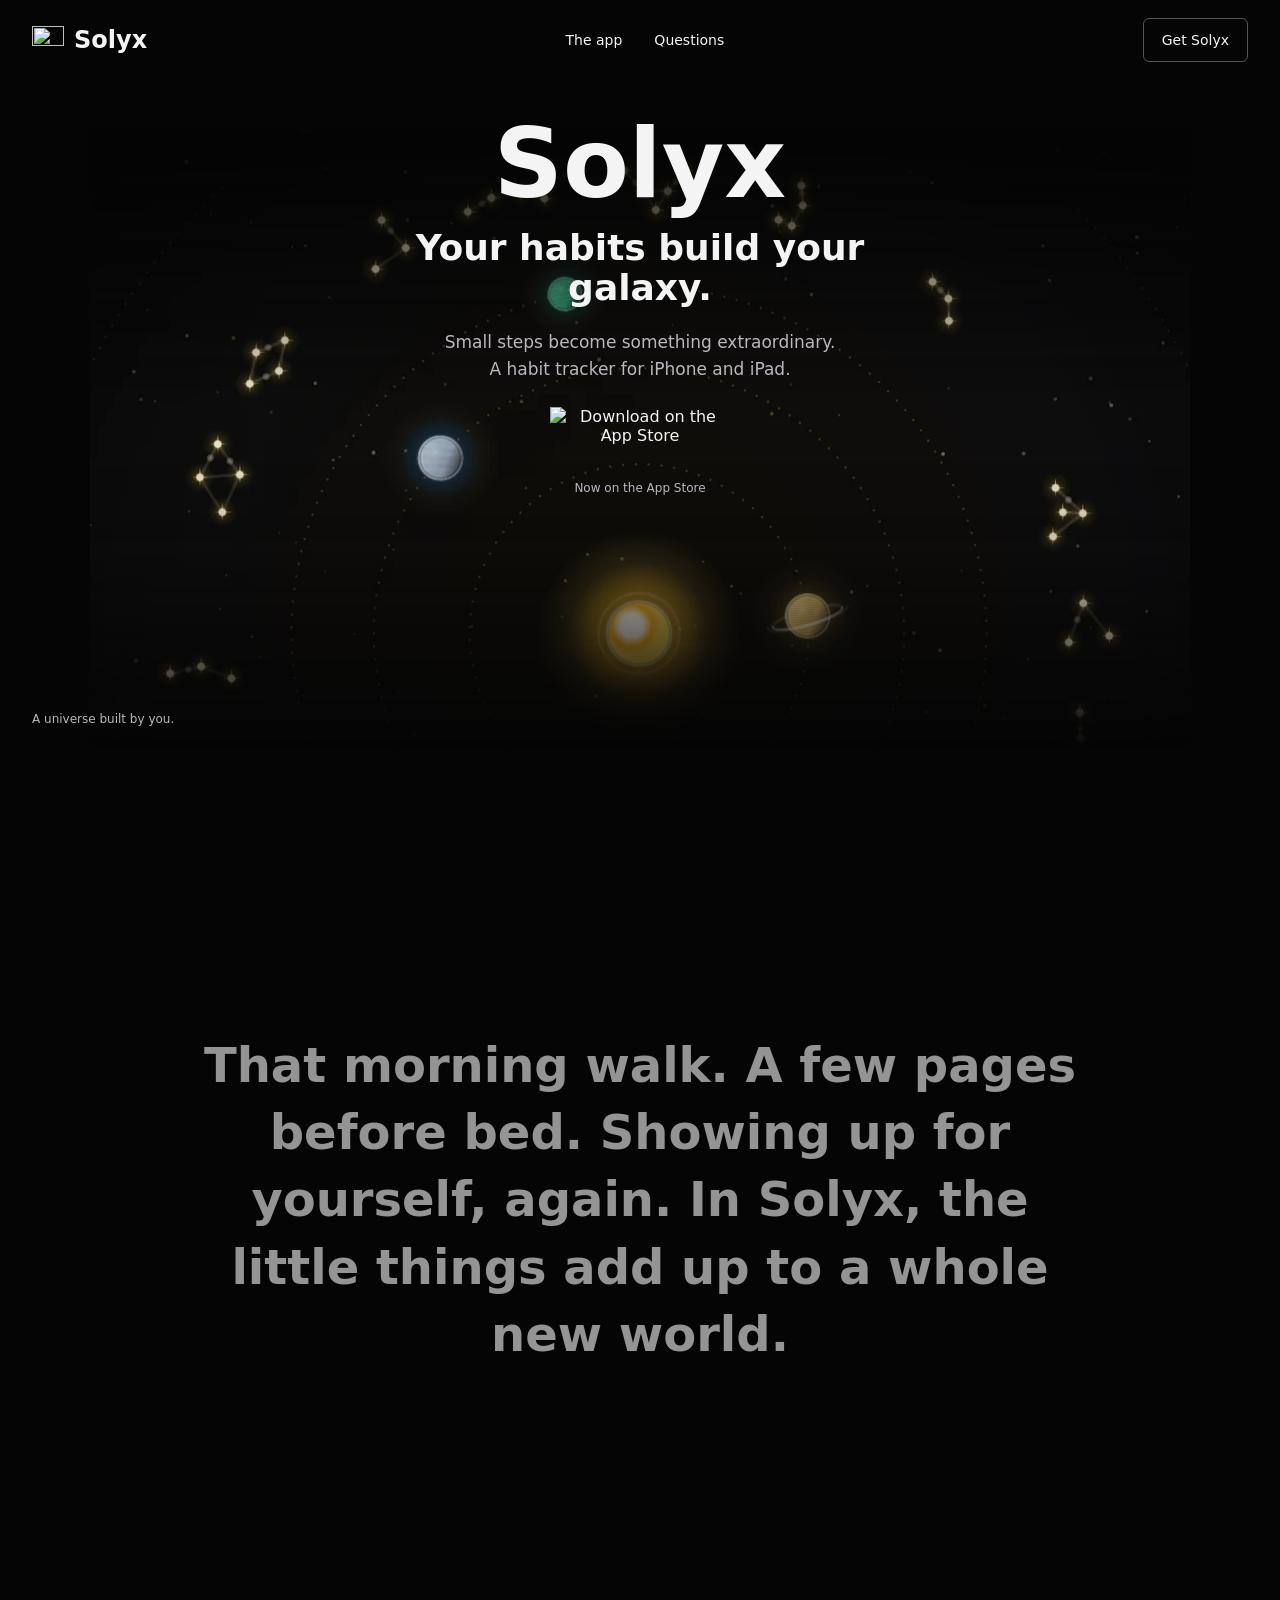
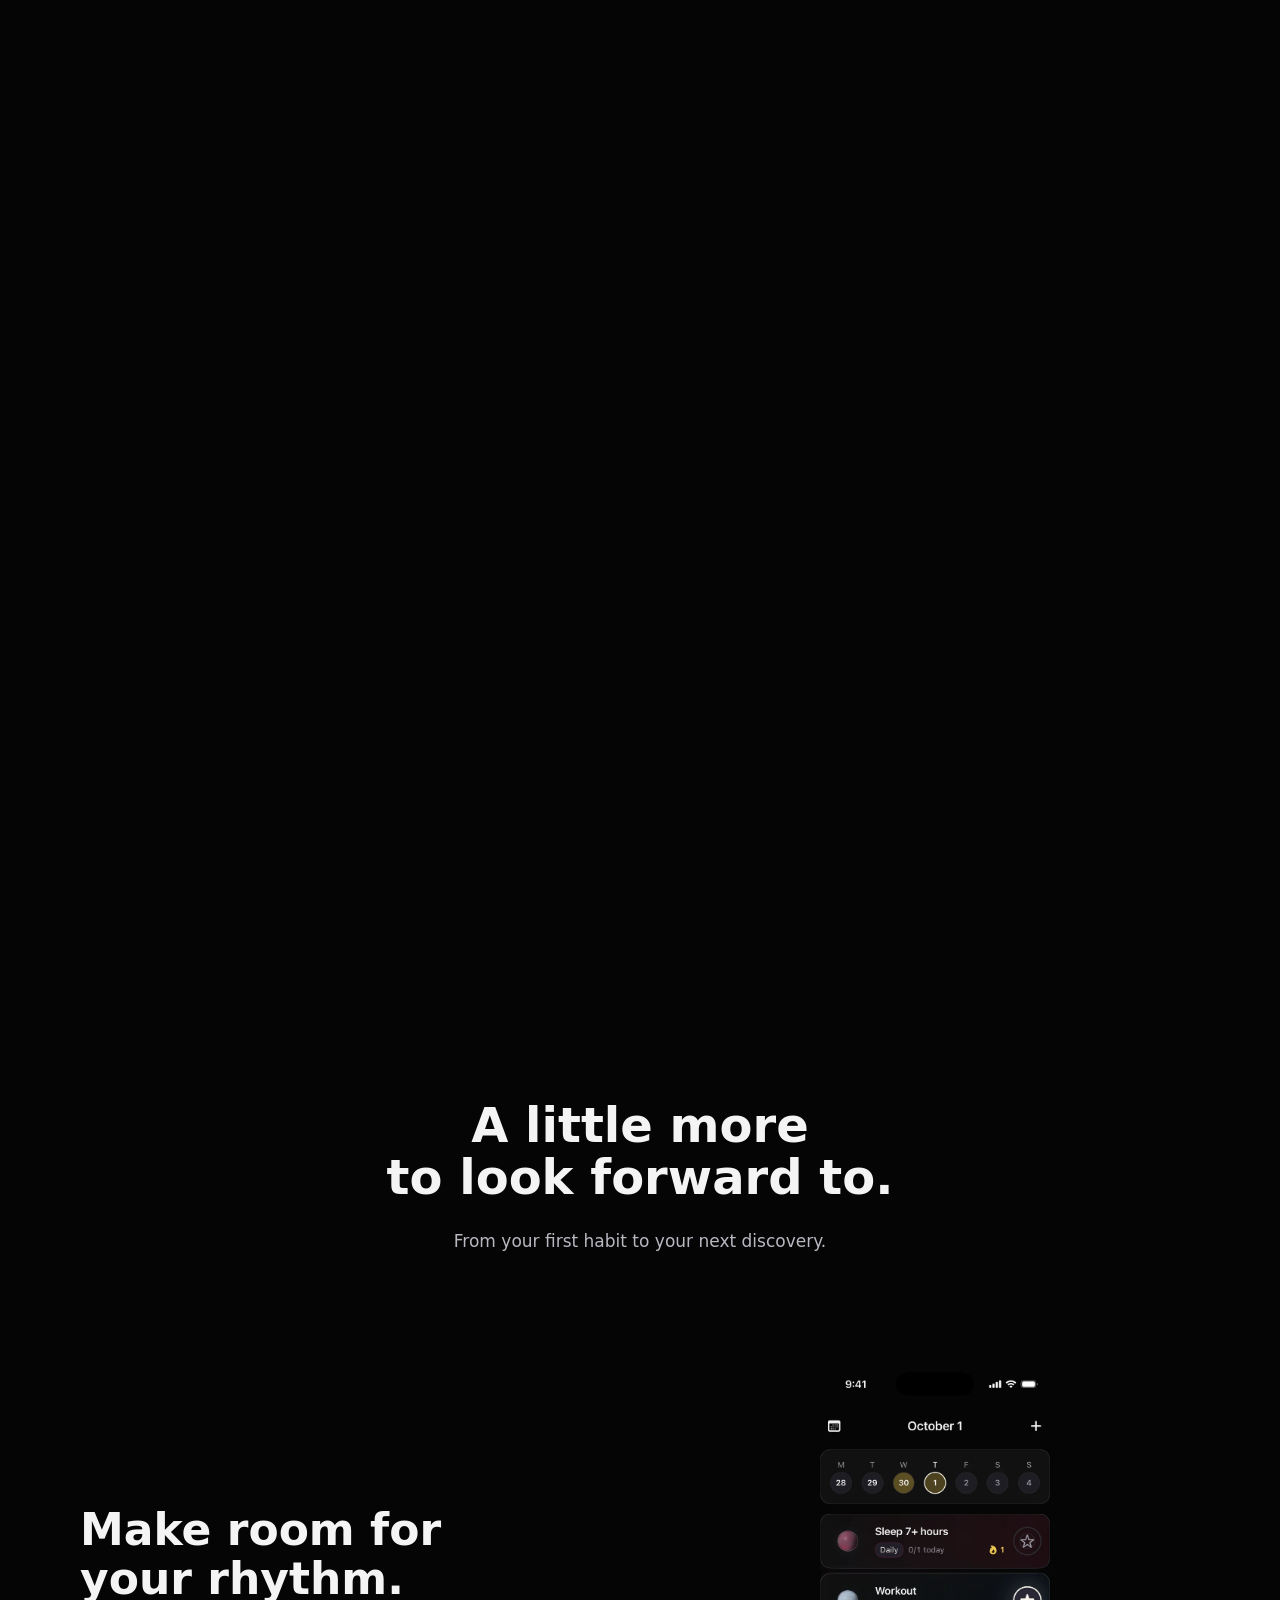
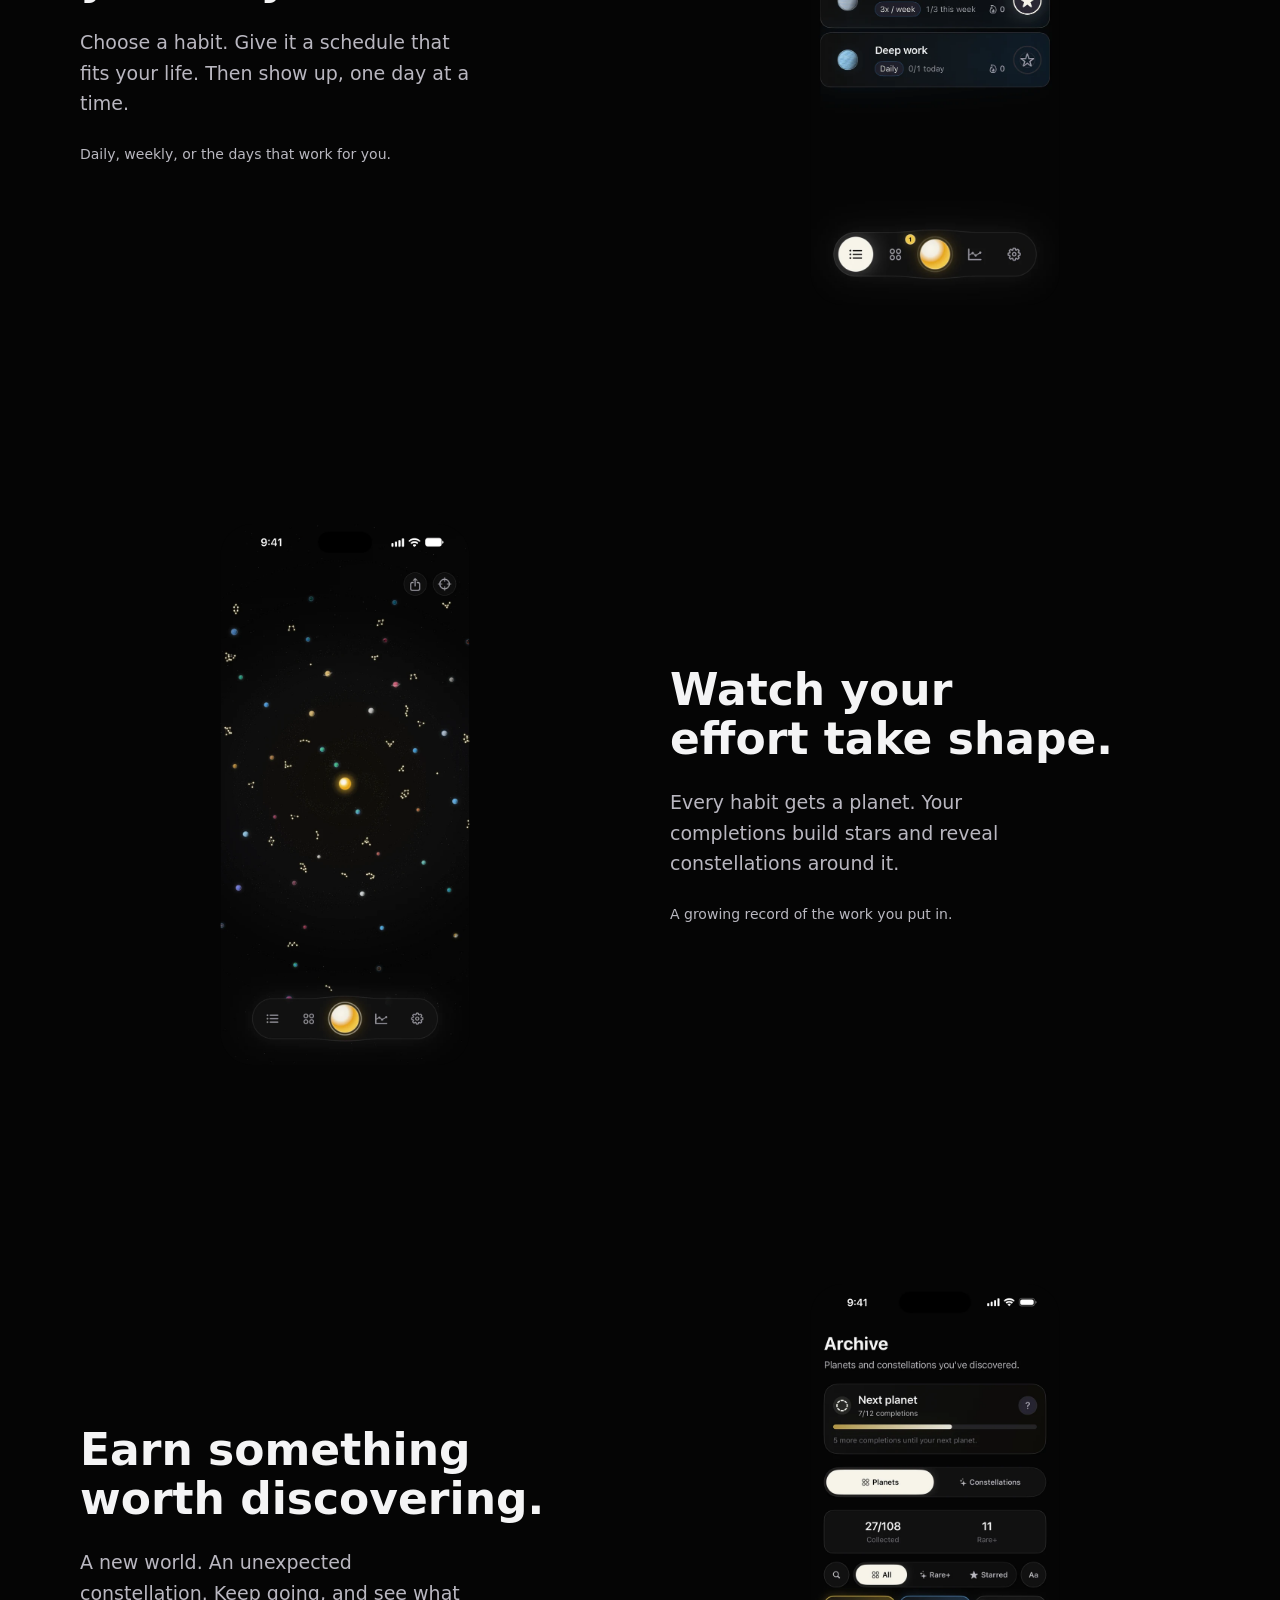
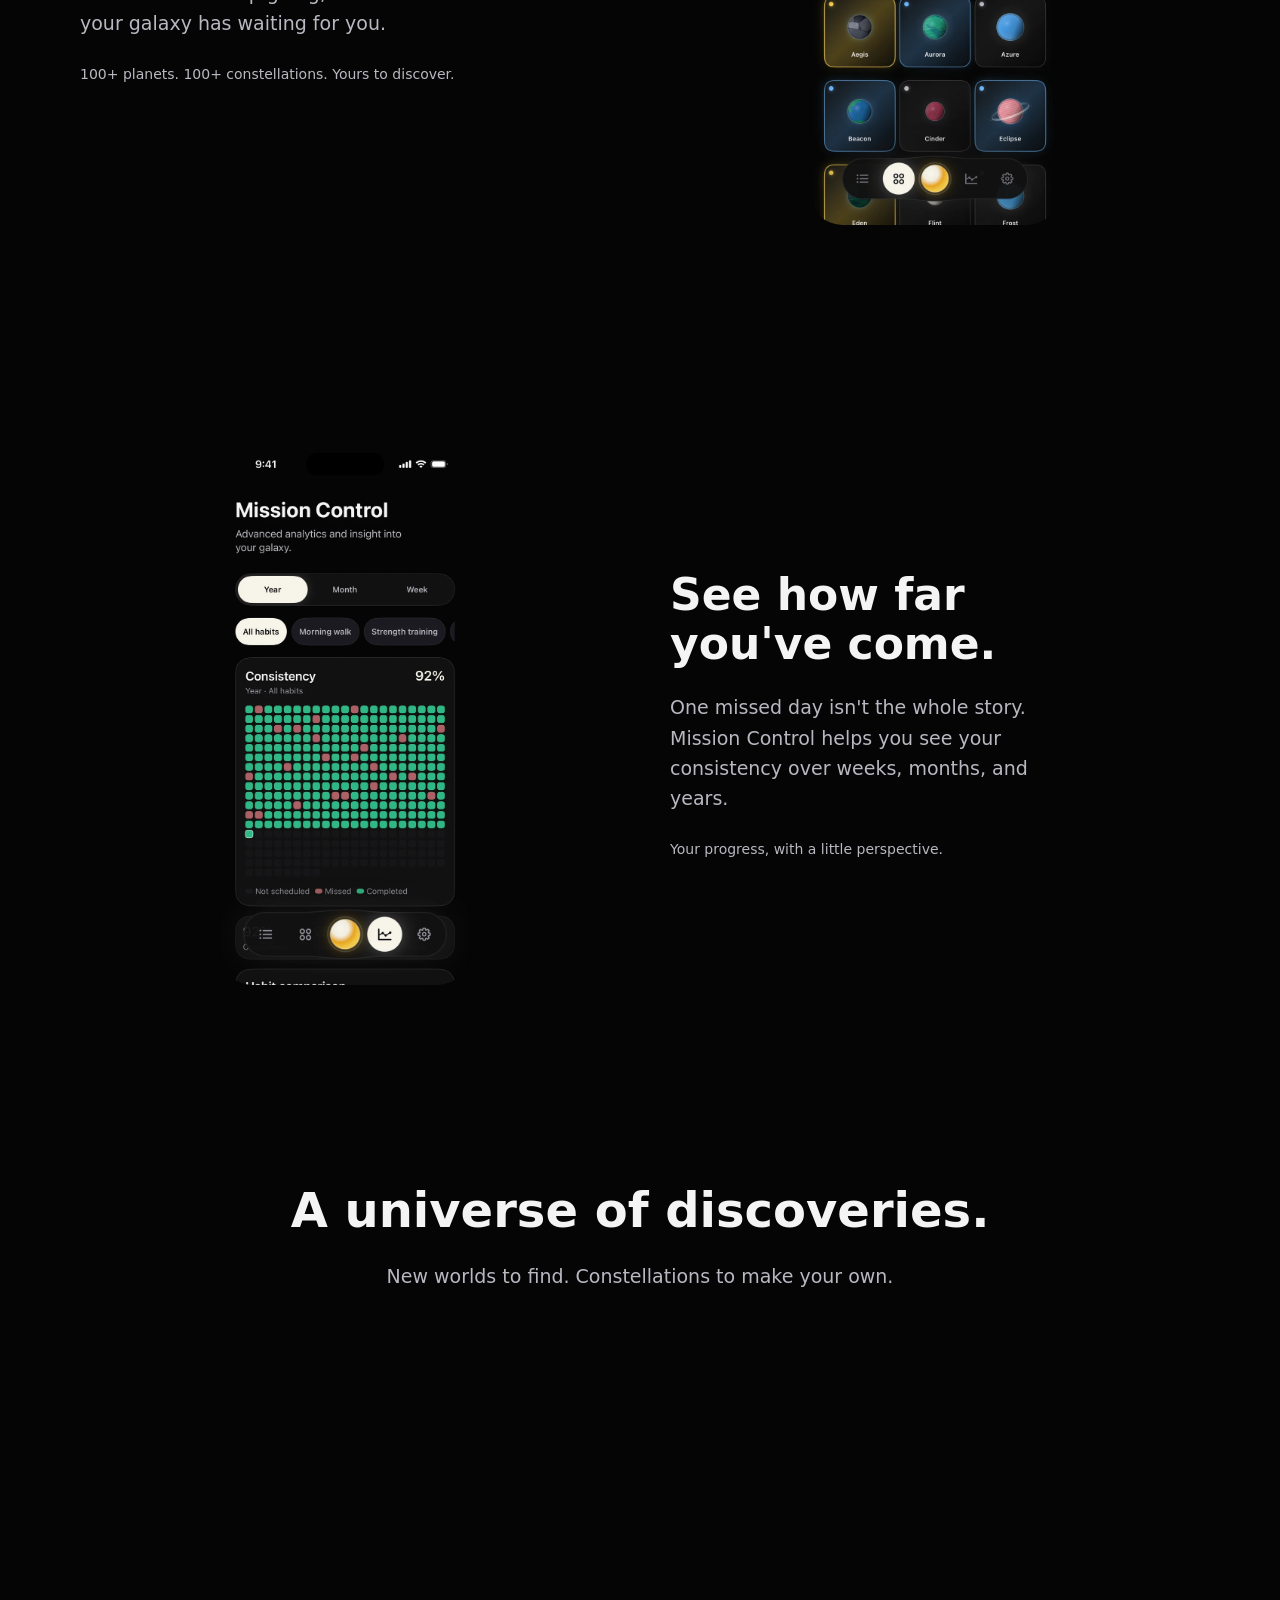
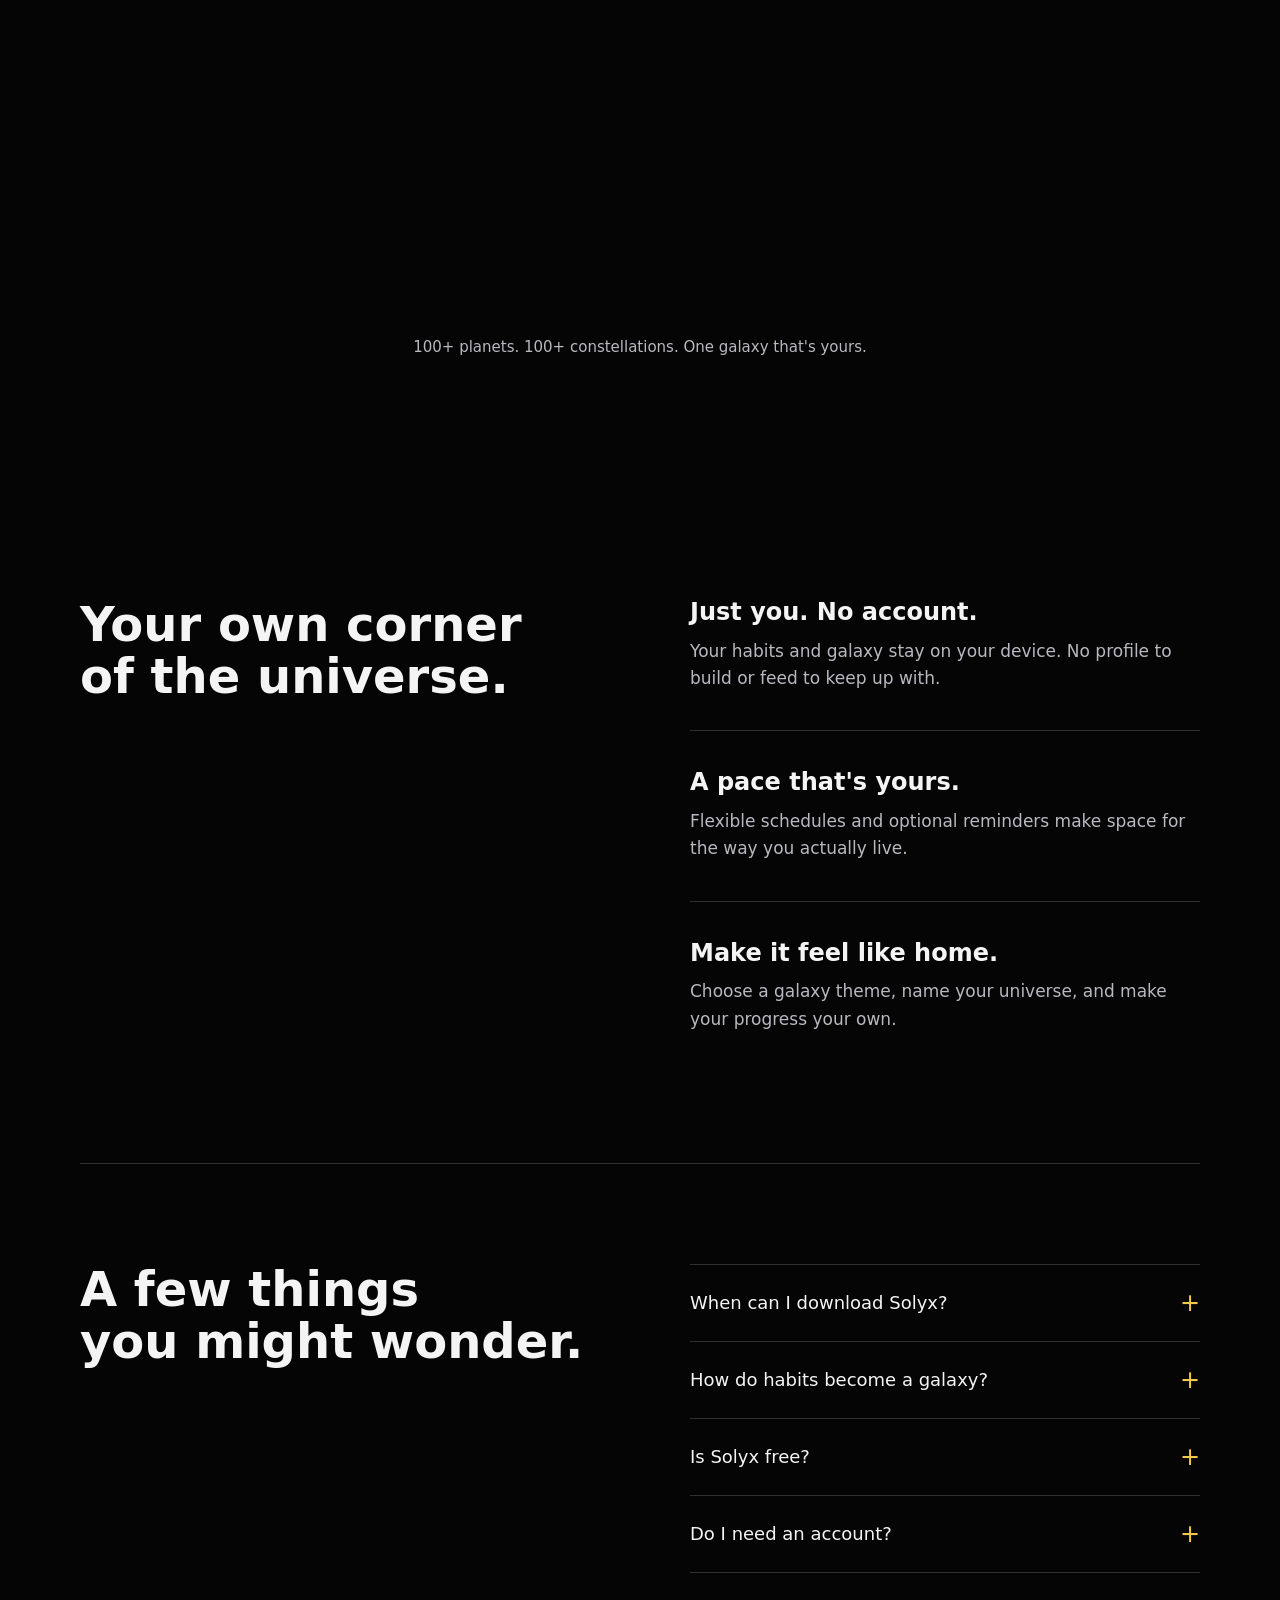
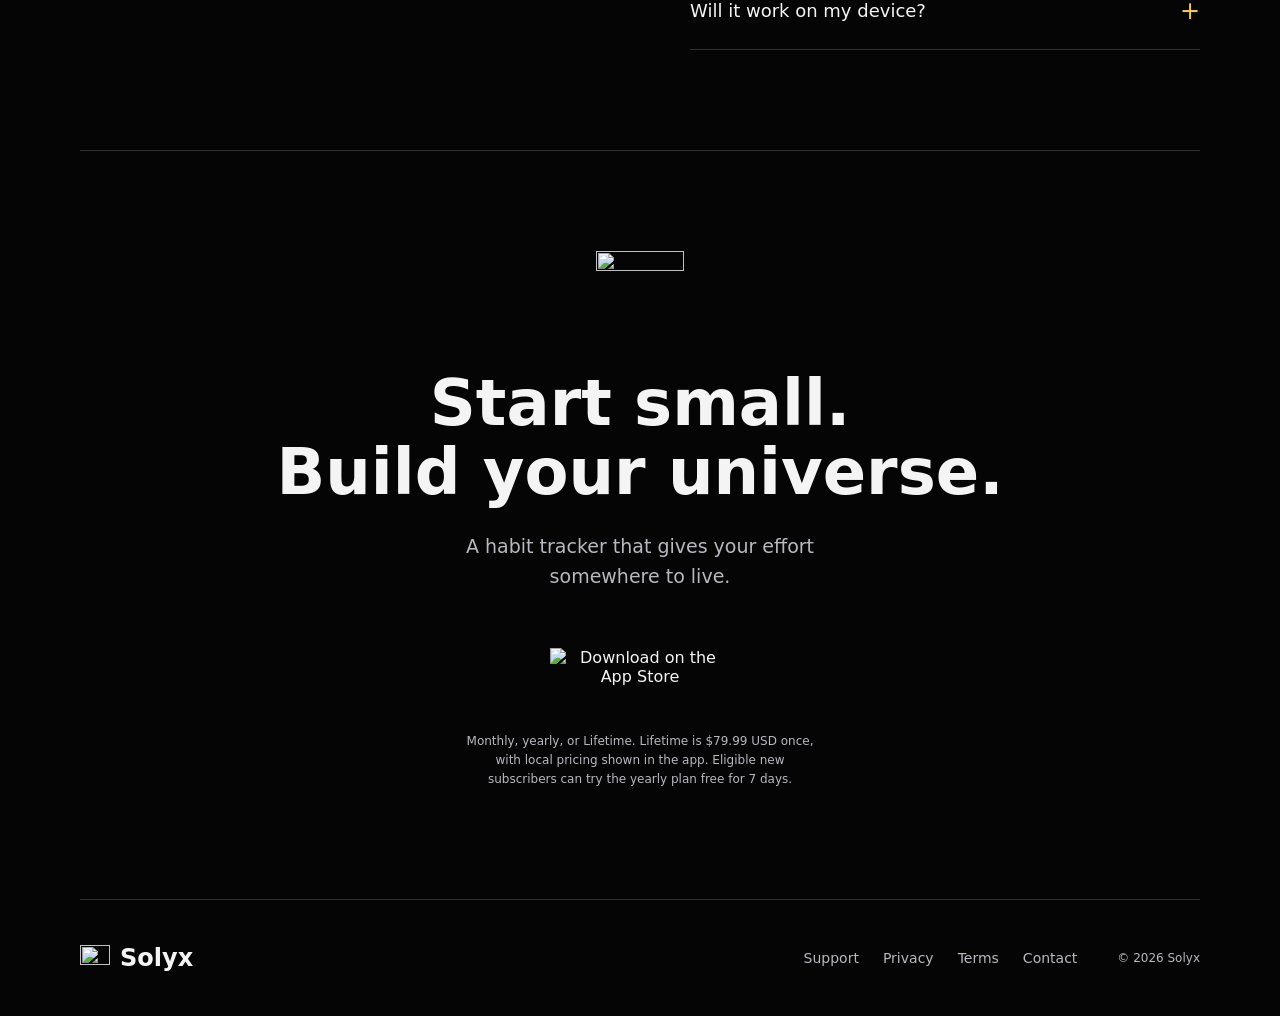
==== index.html @ 5c66db80 "Prepare coordinated Lifetime website launch and refresh galaxy imagery" ====
<!doctype html>
<html lang="en">
  <head>
    <meta charset="utf-8" />
    <meta name="google-site-verification" content="PsHjJPXcqw5feYkp8lg8wrcRH9zIPXgmSA4F_uQnfO4" />
    <meta name="viewport" content="width=device-width, initial-scale=1" />
    <meta name="theme-color" content="#050505" />
    <meta
      name="description"
      content="Your habits build your galaxy. Solyx is a habit tracker for iPhone and iPad with 100+ planets and 100+ constellations to discover."
    />
    <meta property="og:title" content="Solyx - Your habits build your galaxy." />
    <meta
      property="og:description"
      content="Your habits build your galaxy. Discover 100+ planets and 100+ constellations with a habit tracker for iPhone and iPad."
    />
    <meta property="og:type" content="website" />
    <meta property="og:url" content="https://solyxapp.com/" />
    <meta
      property="og:image"
      content="https://solyxapp.com/assets/solyx-app-icon.png"
    />
    <meta property="og:image:width" content="1024" />
    <meta property="og:image:height" content="1024" />
    <meta property="og:image:alt" content="Solyx's golden sun and orbit app icon" />
    <meta name="twitter:card" content="summary" />
    <title>Solyx - Your habits build your galaxy.</title>
    <link rel="canonical" href="https://solyxapp.com/" />
    <link rel="icon" href="./assets/solyx-app-icon.svg" type="image/svg+xml" />
    <link rel="icon" href="./assets/favicon-32.png" type="image/png" sizes="32x32" />
    <link rel="apple-touch-icon" href="./assets/apple-touch-icon.png" sizes="180x180" />
    <link rel="modulepreload" href="./assets/galaxy-scene.js?v=20261003" />
    <link rel="stylesheet" href="./styles.css?v=20261011" />
    <script src="./site.js?v=20261011" defer></script>
    <script type="module" src="./assets/galaxy-scene.js?v=20261003"></script>
    <script type="module" src="./assets/product-scenes.js?v=20261011"></script>
  </head>
  <body>
    <a class="skip-link" href="#main">Skip to content</a>
    <header class="site-header">
      <a class="brand" href="#top" aria-label="Solyx home"
        ><img
          src="./assets/solyx-app-icon.svg"
          alt=""
          width="32"
          height="32"
        /><span>Solyx</span></a
      >
      <nav aria-label="Main navigation">
        <a href="#inside">The app</a><a href="#questions">Questions</a>
      </nav>
      <a class="nav-download" href="https://apps.apple.com/us/app/solyx-habit-tracker/id6775335663">Get Solyx</a>
    </header>
    <main id="main">
      <section class="hero" id="top" aria-labelledby="hero-title">
        <div class="hero-universe" aria-hidden="true">
          <div class="galaxy-art"></div>
          <canvas class="galaxy-canvas"></canvas>
        </div>
        <div class="hero-content">
          <h1 id="hero-title">Solyx</h1>
          <p class="hero-statement">Your habits build your galaxy.</p>
          <p class="hero-description">
            Small steps become something extraordinary.<br />A habit tracker for
            iPhone and iPad.
          </p>
          <a class="app-store-download" href="https://apps.apple.com/us/app/solyx-habit-tracker/id6775335663" aria-label="Download Solyx on the App Store">
            <img src="./assets/app-store-badge.svg" alt="Download on the App Store" width="180" height="60" />
          </a>
          <p class="availability">Now on the App Store</p>
        </div>
        <div class="hero-bottom">
          <span>A universe built by you.</span>
        </div>
      </section>
      <section
        class="scroll-story section-shell"
        aria-label="Small steps, a whole new world"
      >
        <div class="scroll-story-stage">
        <p data-scroll-words>
          That morning walk. A few pages before bed. Showing up for yourself,
          again. In Solyx, the little things add up to a whole new world.
        </p>
        </div>
      </section>
      <section class="app-tour" id="inside" aria-labelledby="tour-title">
        <div class="tour-heading section-shell">
          <h2 id="tour-title">A little more<br />to look forward to.</h2>
          <p>From your first habit to your next discovery.</p>
        </div>
        <div class="tour-layout section-shell">
          <div class="tour-chapters">
            <article class="chapter" data-chapter="0">
              <div class="chapter-copy">
                <h3>Make room for<br />your rhythm.</h3>
                <p>
                  Choose a habit. Give it a schedule that fits your life. Then
                  show up, one day at a time.
                </p>
                <p class="detail">
                  Daily, weekly, or the days that work for you.
                </p>
              </div>
              <figure class="product-phone">
                <img
                  src="./assets/habits-20261011.webp"
                  alt="Solyx habit list with flexible schedules and completion buttons"
                  width="660"
                  height="1435"
                  decoding="async"
                  loading="lazy"
                />
              </figure>
            </article>
            <article class="chapter" data-chapter="1">
              <div class="chapter-copy">
                <h3>Watch your<br />effort take shape.</h3>
                <p>
                  Every habit gets a planet. Your completions build stars and
                  reveal constellations around it.
                </p>
                <p class="detail">A growing record of the work you put in.</p>
              </div>
              <figure class="product-phone">
                <img
                  src="./assets/galaxy-overview-20261011.webp"
                  alt="Solyx Galaxy with constellation bands, spiral dust, and a golden sun among habit planets"
                  width="660"
                  height="1434"
                  decoding="async"
                  loading="lazy"
                />
              </figure>
            </article>
            <article class="chapter" data-chapter="2">
              <div class="chapter-copy">
                <h3>Earn something<br />worth discovering.</h3>
                <p>
                  A new world. An unexpected constellation. Keep going, and see
                  what your galaxy has waiting for you.
                </p>
                <p class="detail">
                  100+ planets. 100+ constellations. Yours to discover.
                </p>
              </div>
              <figure class="product-phone">
                <img
                  src="./assets/archive-20261011.webp"
                  alt="Solyx Archive showing discovered planets and collection progress"
                  width="660"
                  height="1434"
                  decoding="async"
                  loading="lazy"
                />
              </figure>
            </article>
            <article class="chapter" data-chapter="3">
              <div class="chapter-copy">
                <h3>See how far<br />you've come.</h3>
                <p>
                  One missed day isn't the whole story. Mission Control helps
                  you see your consistency over weeks, months, and years.
                </p>
                <p class="detail">Your progress, with a little perspective.</p>
              </div>
              <figure class="product-phone">
                <img
                  src="./assets/mission-control-20261011.webp"
                  alt="Mission Control showing habit consistency across the year"
                  width="660"
                  height="1435"
                  decoding="async"
                  loading="lazy"
                />
              </figure>
            </article>
          </div>
        </div>
      </section>
      <section class="collection" aria-labelledby="collection-title">
        <div class="collection-heading section-shell">
          <h2 id="collection-title">A universe of discoveries.</h2>
          <p>New worlds to find. Constellations to make your own.</p>
        </div>
        <div class="collection-window">
          <div class="collection-track" data-planets></div>
        </div>
        <div class="collection-window">
          <div class="collection-track reverse" data-constellations></div>
        </div>
        <p class="collection-note">
          100+ planets. 100+ constellations. One galaxy that's yours.
        </p>
      </section>
      <section class="personal section-shell" aria-labelledby="personal-title">
        <h2 id="personal-title">Your own corner<br />of the universe.</h2>
        <div class="personal-details">
          <div>
            <h3>Just you. No account.</h3>
            <p>
              Your habits and galaxy stay on your device. No profile to build or
              feed to keep up with.
            </p>
          </div>
          <div>
            <h3>A pace that's yours.</h3>
            <p>
              Flexible schedules and optional reminders make space for the way
              you actually live.
            </p>
          </div>
          <div>
            <h3>Make it feel like home.</h3>
            <p>
              Choose a galaxy theme, name your universe, and make your progress
              your own.
            </p>
          </div>
        </div>
      </section>
      <section
        class="questions section-shell"
        id="questions"
        aria-labelledby="questions-title"
      >
        <h2 id="questions-title">A few things<br />you might wonder.</h2>
        <div class="faq-list">
          <details>
            <summary>When can I download Solyx?</summary>
            <p>Solyx is available now on the App Store for iPhone and iPad. Download it using the button on this page.</p>
          </details>
          <details>
            <summary>How do habits become a galaxy?</summary>
            <p>
              Each habit receives a planet. Logging completions builds stars,
              which form constellations over time. Completions also bring you
              closer to discovering new planets.
            </p>
          </details>
          <details>
            <summary>Is Solyx free?</summary>
            <p>
              Choose a monthly or yearly subscription, or Lifetime access with
              a one-time purchase of $79.99 USD. The app shows prices in your
              local currency and the full terms before you purchase.
            </p>
            <p>
              Eligible new subscribers can try the yearly plan free for 7 days.
              Lifetime is a one-time purchase and does not renew.
            </p>
          </details>
          <details>
            <summary>Do I need an account?</summary>
            <p>
              No. Your habits and galaxy are stored on your device. Apple
              handles purchases, and RevenueCat manages purchase access and
              limited subscription analytics. Read our
              <a href="./privacy/">privacy policy</a> for the details.
            </p>
          </details>
          <details>
            <summary>Will it work on my device?</summary>
            <p>
              Solyx is built for iPhone and iPad running iOS or iPadOS 17 or
              later. An Android version has not been announced.
            </p>
          </details>
        </div>
      </section>
      <section
        class="download section-shell"
        id="download"
        aria-labelledby="download-title"
      >
        <img
          class="download-icon"
          src="./assets/solyx-app-icon.svg"
          alt=""
          width="88"
          height="88"
          loading="lazy"
        />
        <h2 id="download-title">Start small.<br />Build your universe.</h2>
        <p>A habit tracker that gives your effort<br />somewhere to live.</p>
        <div class="download-action">
          <a class="app-store-download" href="https://apps.apple.com/us/app/solyx-habit-tracker/id6775335663" aria-label="Download Solyx on the App Store">
            <img src="./assets/app-store-badge.svg" alt="Download on the App Store" width="180" height="60" loading="lazy" />
          </a>
        </div>
        <p class="subscription-note">
          Monthly, yearly, or Lifetime. Lifetime is $79.99 USD once, with local
          pricing shown in the app. Eligible new subscribers can try the yearly
          plan free for 7 days.
        </p>
      </section>
    </main>
    <footer class="site-footer section-shell">
      <a class="brand" href="#top"
        ><img
          src="./assets/solyx-app-icon.svg"
          alt=""
          width="30"
          height="30"
        /><span>Solyx</span></a
      >
      <div class="footer-links">
        <a href="./support/">Support</a><a href="./privacy/">Privacy</a
        ><a
          href="https://www.apple.com/legal/internet-services/itunes/dev/stdeula/"
          >Terms</a
        ><a href="mailto:support@solyxapp.com">Contact</a>
      </div>
      <p>&copy; 2026 Solyx</p>
    </footer>
  </body>
</html>
---- styles.css ----
:root {
  color-scheme: dark;
  --bg: #050505;
  --surface: #111112;
  --text: #f4f4f5;
  --muted: #b9b7c0;
  --line: #303034;
  --gold: #f1c94b;
  --ease: cubic-bezier(0.16, 1, 0.3, 1);
  font-family:
    system-ui,
    -apple-system,
    BlinkMacSystemFont,
    "Segoe UI",
    Roboto,
    Oxygen,
    Ubuntu,
    Cantarell,
    "Fira Sans",
    "Droid Sans",
    "Helvetica Neue",
    sans-serif;
  color: var(--text);
  background: var(--bg);
  font-synthesis: none;
}
* {
  box-sizing: border-box;
  letter-spacing: 0;
}
html {
  scroll-behavior: smooth;
  scroll-padding-top: 100px;
}
body {
  margin: 0;
}
a {
  color: inherit;
  text-decoration: none;
}
button {
  font: inherit;
  color: inherit;
}
img {
  display: block;
  max-width: 100%;
  height: auto;
}
h1,
h2,
h3,
p,
figure {
  margin: 0;
}
h1,
h2,
h3 {
  font-weight: 600;
  text-wrap: balance;
}
h2 {
  font-size: 48px;
  line-height: 1.08;
}
h3 {
  font-size: 30px;
  line-height: 1.12;
}
p {
  line-height: 1.6;
}
::selection {
  background: var(--gold);
  color: var(--bg);
}
:focus-visible {
  outline: 2px solid var(--gold);
  outline-offset: 6px;
}
a,
button,
summary {
  -webkit-tap-highlight-color: transparent;
}
button,
summary {
  cursor: pointer;
}
a:hover {
  color: var(--gold);
}
[hidden] {
  display: none !important;
}
.section-shell {
  width: min(1120px, calc(100% - 48px));
  margin-inline: auto;
}
.skip-link {
  position: fixed;
  top: -100px;
  left: 8px;
  z-index: 20;
  padding: 12px;
  background: var(--text);
  color: var(--bg);
}
.skip-link:focus {
  top: 8px;
}
.sr-only {
  position: absolute;
  width: 1px;
  height: 1px;
  padding: 0;
  overflow: hidden;
  clip-path: inset(50%);
  white-space: nowrap;
}
.brand,
.nav-download,
.shell nav a,
.footer-links a {
  min-height: 44px;
  display: inline-flex;
  align-items: center;
}
.site-header {
  height: 80px;
  width: min(1320px, calc(100% - 64px));
  margin: auto;
  display: flex;
  align-items: center;
  justify-content: space-between;
  gap: 20px;
  position: absolute;
  inset: 0 0 auto;
  z-index: 5;
}
.brand {
  display: inline-flex;
  align-items: center;
  gap: 10px;
  font-size: 24px;
  font-weight: 600;
}
.brand img {
  flex-shrink: 0;
}
.site-header nav {
  display: flex;
  gap: 32px;
  font-size: 14px;
}
.site-header nav a {
  padding: 14px 0;
}
.nav-download {
  font-size: 14px;
  padding: 12px 18px;
  border: 1px solid #56545a;
  border-radius: 6px;
  white-space: nowrap;
  transition:
    background 0.2s,
    color 0.2s;
}
.nav-download:hover {
  background: var(--text);
  color: var(--bg);
}
.hero {
  height: calc(100svh - 150px);
  min-height: 730px;
  max-height: 1050px;
  position: relative;
  isolation: isolate;
  overflow: hidden;
}
.hero-universe {
  position: absolute;
  inset: 0;
  z-index: -1;
  overflow: hidden;
  -webkit-mask-image: linear-gradient(to bottom, #000 58%, rgba(0, 0, 0, 0.85) 72%, rgba(0, 0, 0, 0.35) 88%, transparent 100%);
  mask-image: linear-gradient(to bottom, #000 58%, rgba(0, 0, 0, 0.85) 72%, rgba(0, 0, 0, 0.35) 88%, transparent 100%);
}
.galaxy-art {
  visibility: visible;
  position: absolute;
  left: 50%;
  top: 125px;
  width: 1100px;
  height: 1100px;
  transform: translateX(-50%);
  background: url("./assets/galaxy-fallback-20261011.webp") center 51% / 1100px auto no-repeat;
  mask-image: linear-gradient(
    to bottom,
    transparent,
    black 25%,
    black 78%,
    transparent
  );
  opacity: 0.95;
}
.galaxy-canvas {
  position: absolute;
  inset: 0;
  width: 100%;
  height: 100%;
  opacity: 0;
}
.galaxy-ready .galaxy-canvas {
  opacity: 1;
}
.galaxy-ready .galaxy-art {
  visibility: hidden;
}
.galaxy-unavailable .galaxy-art {
  visibility: visible;
}
.hero-content {
  text-align: center;
  position: relative;
  padding: 116px 24px 0;
}
.app-store-download { display: inline-flex; margin-top: 24px; border-radius: 8px; transition: transform 180ms ease; }
.app-store-download img { display: block; width: 180px; height: 60px; }
.app-store-download:hover { transform: translateY(-2px); }
.app-store-download:focus-visible { outline: 2px solid var(--gold); outline-offset: 6px; }
.hero h1 {
  font-size: 96px;
  line-height: 1;
}
.hero-statement {
  max-width: 480px;
  margin-inline: auto;
  font-size: 36px;
  font-weight: 600;
  line-height: 1.12;
  margin-top: 16px;
}
.hero-description {
  font-size: 17px;
  margin-top: 20px;
  color: var(--muted);
}
.button {
  display: inline-flex;
  justify-content: center;
  align-items: center;
  gap: 24px;
  min-height: 52px;
  padding: 13px 24px;
  background: var(--text);
  color: var(--bg);
  border-radius: 6px;
  font-size: 16px;
  font-weight: 600;
  transition:
    transform 0.3s var(--ease),
    background 0.2s;
}
.button:hover {
  background: var(--gold);
  color: var(--bg);
  transform: translateY(-2px);
}
.hero .button {
  margin-top: 24px;
}
.availability {
  font-size: 12px;
  margin-top: 12px;
  color: var(--muted);
}
.hero-bottom {
  position: absolute;
  inset: auto 32px 24px;
  display: flex;
  justify-content: space-between;
  align-items: center;
  font-size: 12px;
  color: var(--muted);
}
.hero-content {
  animation: arrive 1.1s var(--ease) both;
}
.intro {
  padding-block: 64px 110px;
  display: grid;
  grid-template-columns: 1fr 1fr;
  gap: 48px;
  align-items: center;
}
.intro p {
  font-size: 20px;
  color: var(--muted);
  max-width: 460px;
}
.intro p span {
  display: block;
  color: var(--text);
  margin-top: 20px;
}
.app-tour {
  background: #0b0b0d;
  border-block: 1px solid var(--line);
}
.tour-heading {
  padding-block: 88px 28px;
  display: flex;
  justify-content: space-between;
  align-items: end;
  gap: 32px;
}
.tour-heading p {
  color: var(--muted);
  font-size: 17px;
  max-width: 245px;
}
.tour-layout {
  display: grid;
  grid-template-columns: 1fr 1fr;
  gap: 100px;
  position: relative;
}
.tour-device {
  position: sticky;
  top: 40px;
  height: calc(100svh - 80px);
  min-height: 540px;
  max-height: 860px;
  display: flex;
  flex-direction: column;
  align-items: center;
  justify-content: center;
  grid-column: 2;
  grid-row: 1;
}
.phone {
  position: relative;
  width: 270px;
  aspect-ratio: 1206/2622;
  border-radius: 36px;
  overflow: hidden;
  background: #000;
  outline: 1px solid #626166;
  outline-offset: 4px;
  box-shadow: 0 36px 60px -24px #000;
  flex-shrink: 0;
}
.phone img {
  width: 100%;
  height: 100%;
  object-fit: cover;
}
.tour-device .phone {
  height: min(70svh, 620px);
  width: auto;
  max-width: 100%;
}
.tour-screen {
  position: absolute;
  inset: 0;
  opacity: 0;
  transition:
    opacity 0.7s var(--ease),
    transform 0.9s var(--ease);
  transform: translateY(14px);
}
.tour-screen.is-current {
  opacity: 1;
  transform: none;
}
.tour-progress {
  display: flex;
  gap: 10px;
  margin-top: 28px;
}
.tour-progress i {
  width: 6px;
  height: 6px;
  background: #67656e;
  border-radius: 50%;
  transition:
    background 0.3s,
    width 0.4s var(--ease);
}
.tour-progress i.is-current {
  width: 28px;
  border-radius: 8px;
  background: var(--gold);
}
.tour-chapters {
  grid-column: 1;
  grid-row: 1;
}
.chapter {
  min-height: 85svh;
  display: flex;
  align-items: center;
  padding: 100px 0;
}
.chapter-copy h3 {
  font-size: 44px;
  margin-bottom: 24px;
}
.chapter-copy p {
  font-size: 19px;
  color: var(--muted);
  max-width: 390px;
}
.chapter-copy .detail {
  font-size: 14px;
  color: var(--text);
  margin-top: 24px;
  padding-top: 20px;
  border-top: 1px solid var(--line);
}
.mobile-phone {
  display: none;
}
.personal {
  padding-block: 130px;
  display: grid;
  grid-template-columns: 1fr 1fr;
  gap: 100px;
}
.personal h2 {
  position: sticky;
  top: 64px;
  align-self: start;
}
.personal-details > div + div {
  margin-top: 38px;
  padding-top: 38px;
  border-top: 1px solid var(--line);
}
.personal-details h3 {
  font-size: 24px;
  margin-bottom: 12px;
}
.personal-details p {
  color: var(--muted);
  font-size: 17px;
}
.questions {
  border-top: 1px solid var(--line);
  padding-block: 100px;
  display: grid;
  grid-template-columns: 1fr 1fr;
  gap: 100px;
}
.faq-list details {
  border-bottom: 1px solid var(--line);
}
.faq-list details:first-child {
  border-top: 1px solid var(--line);
}
summary {
  display: flex;
  justify-content: space-between;
  align-items: center;
  gap: 22px;
  padding: 24px 0;
  font-size: 18px;
  list-style: none;
}
summary::-webkit-details-marker {
  display: none;
}
summary::after {
  content: "+";
  font-size: 24px;
  font-weight: 400;
  flex: none;
  color: var(--gold);
}
details[open] summary::after {
  content: "\2212";
}
details p {
  color: var(--muted);
  font-size: 16px;
  padding: 0 24px 24px 0;
  max-width: 65ch;
}
details p a {
  text-decoration: underline;
  text-underline-offset: 4px;
}
details[open] p {
  animation: arrive 0.4s var(--ease);
}
.download {
  text-align: center;
  border-top: 1px solid var(--line);
  padding-block: 100px 110px;
}
.download-icon {
  margin: 0 auto 30px;
  width: 88px;
}
.download h2 {
  font-size: 64px;
}
.download > p {
  font-size: 19px;
  color: var(--muted);
  margin-top: 24px;
}
.download-action {
  display: flex;
  flex-direction: column;
  align-items: center;
  gap: 10px;
  margin: 32px auto 0;
}
.launch-status {
  padding: 18px 26px;
  border: 1px solid #64626b;
  border-radius: 8px;
  font-size: 18px;
}
.download-platform {
  font-size: 13px;
  color: var(--muted);
}
.download > .subscription-note {
  font-size: 12px;
  max-width: 350px;
  margin: 24px auto 0;
}
.store-badge {
  display: inline-flex;
  align-items: center;
  gap: 12px;
  background: var(--text);
  color: var(--bg);
  padding: 12px 24px;
  border-radius: 8px;
  text-align: left;
  line-height: 1.1;
}
.store-badge:hover {
  background: var(--gold);
  color: var(--bg);
}
.store-badge small {
  display: block;
  font-size: 11px;
}
.store-badge strong {
  display: block;
  font-size: 24px;
  font-weight: 600;
}
.site-footer {
  display: flex;
  align-items: center;
  gap: 40px;
  flex-wrap: wrap;
  border-top: 1px solid var(--line);
  padding-block: 36px;
}
.footer-links {
  display: flex;
  gap: 24px;
  flex-wrap: wrap;
  font-size: 14px;
  color: var(--muted);
  margin-left: auto;
}
.site-footer > p {
  font-size: 12px;
  color: var(--muted);
}
/* Legal and support routes share the same quiet reading surface. */
.shell {
  width: min(820px, calc(100% - 48px));
  margin: auto;
}
.shell > header {
  display: flex;
  justify-content: space-between;
  align-items: center;
  padding: 28px 0;
  gap: 24px;
}
.shell nav {
  display: flex;
  gap: 22px;
  color: var(--muted);
  font-size: 14px;
}
.document {
  padding: 64px 0 100px;
}
.document h1 {
  font-size: 56px;
  line-height: 1.1;
}
.document h2 {
  font-size: 26px;
  margin: 38px 0 14px;
}
.document p,
.document li {
  overflow-wrap: anywhere;
  font-size: 17px;
  line-height: 1.7;
  color: var(--muted);
}
.document p + p {
  margin-top: 16px;
}
.document a:not(.button) {
  color: var(--text);
  text-decoration: underline;
  text-underline-offset: 4px;
}
.document .updated {
  margin: 16px 0 32px;
  font-size: 14px;
}
.eyebrow {
  display: none;
}
.document .actions {
  margin: 28px 0;
}
.footer-layout {
  display: flex;
  justify-content: space-between;
  gap: 24px;
  flex-wrap: wrap;
  padding-block: 30px;
  border-top: 1px solid var(--line);
  font-size: 13px;
  color: var(--muted);
}
.confirmation {
  min-height: 80svh;
  display: flex;
  flex-direction: column;
  align-items: flex-start;
  justify-content: center;
  gap: 28px;
}
.confirmation h1 {
  font-size: 56px;
}
.confirmation p {
  color: var(--muted);
}
@keyframes arrive {
  from {
    opacity: 0.6;
    transform: translateY(16px);
  }
  to {
    opacity: 1;
    transform: none;
  }
}
@media (min-width: 1600px) {
  .hero-content {
    padding-top: 130px;
  }
  .galaxy-art {
    width: 1400px;
    background-size: 1400px auto;
    top: 90px;
    height: 1300px;
  }
}
@media (max-width: 900px) {
  h2 {
    font-size: 40px;
  }
  .site-header {
    width: calc(100% - 40px);
  }
  .tour-layout {
    gap: 48px;
  }
  .chapter-copy h3 {
    font-size: 36px;
  }
  .personal,
  .questions {
    gap: 48px;
  }
  .hero h1 {
    font-size: 80px;
  }
  .hero-statement {
    font-size: 32px;
  }
  .hero {
    min-height: 700px;
  }
  .intro {
    gap: 32px;
  }
}
@media (max-width: 700px) {
  html {
    scroll-padding-top: 24px;
  }
  .section-shell {
    width: calc(100% - 44px);
  }
  .site-header {
    height: 72px;
    width: calc(100% - 36px);
    gap: 12px;
  }
  .brand {
    font-size: 22px;
    gap: 8px;
  }
  .site-header nav {
    display: none;
  }
  .nav-download {
    font-size: 12px;
    padding: 10px 13px;
  }
  .hero {
    height: calc(100svh - 104px);
    min-height: 610px;
    max-height: 860px;
  }
  .hero-content {
    padding: 100px 20px 0;
  }
  .hero h1 {
    font-size: 72px;
  }
  .hero-statement {
    font-size: 30px;
    margin-top: 14px;
  }
  .hero-description {
    font-size: 15px;
    margin-top: 18px;
  }
  .hero .button {
    margin-top: 22px;
    min-height: 48px;
    font-size: 15px;
  }
  .galaxy-art {
    width: 730px;
    height: 900px;
    top: 110px;
    background-size: 730px auto;
    background-position: center 51%;
    mask-image: linear-gradient(
      to bottom,
      transparent,
      black 27%,
      black 78%,
      transparent
    );
  }
  .hero-bottom {
    inset: auto 20px 16px;
    font-size: 11px;
  }
  .intro {
    display: block;
    padding-block: 44px 76px;
  }
  .intro h2 {
    font-size: 42px;
  }
  .intro p {
    font-size: 18px;
    margin-top: 26px;
  }
  .tour-heading {
    display: block;
    padding-top: 64px;
    padding-bottom: 0;
  }
  .tour-heading h2 {
    font-size: 40px;
  }
  .tour-heading p {
    margin-top: 20px;
    max-width: none;
    font-size: 16px;
  }
  .tour-layout {
    display: block;
  }
  .tour-device {
    display: none;
  }
  .chapter {
    min-height: 0;
    display: flex;
    flex-direction: column;
    align-items: stretch;
    padding: 68px 0 64px;
    gap: 40px;
  }
  .chapter + .chapter {
    border-top: 1px solid var(--line);
  }
  .chapter-copy h3 {
    font-size: 32px;
    margin-bottom: 18px;
  }
  .chapter-copy p {
    font-size: 17px;
    max-width: 420px;
  }
  .chapter-copy .detail {
    font-size: 13px;
    margin-top: 20px;
    padding-top: 16px;
  }
  .mobile-phone {
    display: block;
    margin-inline: auto;
    width: min(76%, 290px);
    border-radius: 32px;
  }
  .personal {
    display: block;
    padding-block: 76px;
  }
  .personal h2 {
    position: static;
    font-size: 40px;
  }
  .personal-details {
    margin-top: 40px;
  }
  .personal-details h3 {
    font-size: 24px;
  }
  .personal-details > div + div {
    margin-top: 28px;
    padding-top: 28px;
  }
  .questions {
    display: block;
    padding-block: 70px;
  }
  .questions h2 {
    font-size: 40px;
    margin-bottom: 36px;
  }
  summary {
    font-size: 17px;
    padding: 22px 0;
  }
  .download {
    padding-block: 70px;
  }
  .download h2 {
    font-size: 44px;
  }
  .download > p {
    font-size: 17px;
  }
  .download-icon {
    width: 72px;
    margin-bottom: 24px;
  }
  .site-footer {
    gap: 24px;
    align-items: flex-start;
    padding-block: 32px;
  }
  .footer-links {
    margin: 0;
    width: 100%;
    gap: 26px;
  }
  .site-footer > p {
    width: 100%;
  }
  .shell {
    width: calc(100% - 40px);
  }
  .document {
    padding-top: 36px;
  }
  .document h1 {
    font-size: 40px;
  }
  .document h2 {
    font-size: 24px;
  }
  .footer-layout .footer-links {
    gap: 18px;
  }
  .confirmation h1 {
    font-size: 42px;
  }
}
@media (max-width: 360px) {
  .hero h1 {
    font-size: 64px;
  }
  .hero-statement {
    font-size: 28px;
  }
  .hero-description {
    font-size: 14px;
  }
  .hero-content {
    padding-inline: 16px;
  }
  .hero-bottom > span {
    max-width: 140px;
  }
  h2,
  .intro h2,
  .tour-heading h2,
  .personal h2,
  .questions h2 {
    font-size: 36px;
  }
  .download h2 {
    font-size: 38px;
  }
}
@media (prefers-reduced-motion: reduce) {
  html {
    scroll-behavior: auto;
  }
  *,
  *::before,
  *::after {
    animation: none !important;
    transition: none !important;
  }
}

.button:active,
.nav-download:active {
  transform: scale(0.97);
}
.scroll-story {
  min-height: 210svh;
  padding-block: 0;
}
.scroll-story-stage {
  position: sticky;
  top: 0;
  min-height: 100svh;
  display: flex;
  align-items: center;
  padding-block: 96px;
}
.scroll-story p {
  font-size: 48px;
  font-weight: 600;
  line-height: 1.4;
  text-align: center;
  max-width: 960px;
  margin-inline: auto;
  text-wrap: pretty;
}
.scroll-story span {
  transition: none;
}
.app-tour {
  background: var(--bg, #050505);
  border: 0;
}
.app-tour .tour-heading {
  display: block;
  text-align: center;
  padding-block: 60px 0;
}
.app-tour .tour-heading p {
  max-width: none;
  margin-top: 24px;
}
.app-tour .tour-layout {
  display: block;
}
.app-tour .chapter {
  display: grid;
  grid-template-columns: 1fr 1fr;
  gap: 60px;
  min-height: 760px;
  padding-block: 48px;
  border: 0;
}
.app-tour .chapter:nth-child(even) .chapter-copy {
  grid-column: 2;
  grid-row: 1;
}
.app-tour .chapter:nth-child(even) .product-phone {
  grid-column: 1;
  grid-row: 1;
}
.app-tour .chapter-copy .detail {
  border: 0;
  padding-top: 0;
  color: #b9b8c0;
}
.product-phone {
  position: relative;
  width: 100%;
  height: 660px;
  margin: 0;
}
.product-phone > img {
  position: absolute;
  height: 82%;
  width: auto;
  max-width: 80%;
  object-fit: contain;
  top: 9%;
  left: 50%;
  transform: translateX(-50%);
  border-radius: 32px;
}
.product-phone canvas {
  width: 100%;
  height: 100%;
  display: block;
  opacity: 0;
}
.product-phone.scene-ready > img {
  visibility: hidden;
}
.product-phone.scene-ready canvas {
  opacity: 1;
}
.collection {
  overflow: hidden;
  padding-block: 90px 110px;
}
.collection-heading {
  text-align: center;
  margin-bottom: 64px;
}
.collection-heading h2 {
  font-size: 48px;
}
.collection-heading p {
  color: var(--muted);
  margin-top: 24px;
  font-size: 19px;
}
.collection-window {
  min-height: 254px;
  overflow: hidden;
  margin-bottom: 20px;
  mask-image: linear-gradient(
    90deg,
    transparent,
    #000 5%,
    #000 95%,
    transparent
  );
}
.collection-track {
  display: flex;
  width: max-content;
  gap: 20px;
  animation: collection-drift 55s linear infinite;
  animation-play-state: paused;
}
.collection-track.reverse {
  animation-direction: reverse;
  animation-duration: 65s;
}
.collection.in-view:not(.page-hidden) .collection-track {
  animation-play-state: running;
}
.collection-item {
  flex: 0 0 240px;
  width: 240px;
  margin: 0;
  background:
    linear-gradient(
      155deg,
      rgb(var(--collection-light) / 0.09),
      transparent 65%
    ),
    #08090d;
  border: 1px solid rgb(var(--collection-light) / 0.24);
  box-shadow: inset 0 1px 0 rgb(var(--collection-light) / 0.1);
  border-radius: 8px;
  overflow: hidden;
}
.collection-item img,
.collection-item svg {
  width: 100%;
  height: 200px;
  display: block;
  object-fit: contain;
}
.collection-item figcaption {
  text-align: center;
  font-size: 15px;
  color: #d5d4da;
  padding: 8px 12px 24px;
}
.collection-item img {
  filter: drop-shadow(0 0 16px rgb(var(--collection-light) / 0.38))
    drop-shadow(0 0 30px rgb(var(--collection-light) / 0.2));
}
.collection-item svg {
  filter: drop-shadow(0 0 5px rgb(var(--collection-light) / 0.8))
    drop-shadow(0 0 20px rgb(var(--collection-light) / 0.5));
}
.collection-item svg line {
  stroke: rgb(var(--collection-light) / 0.7);
}
.collection-note {
  text-align: center;
  font-size: 15px;
  color: var(--muted);
  padding: 32px 24px 0;
}
@keyframes collection-drift {
  to {
    transform: translateX(calc(-33.333333% - 6.666667px));
  }
}
@media (max-width: 700px) {
  .scroll-story {
    min-height: 210svh;
    padding-block: 0;
  }
  .scroll-story p {
    font-size: 30px;
    line-height: 1.45;
    text-align: left;
  }
  .app-tour .tour-heading {
    text-align: left;
    padding-block: 24px 20px;
  }
  .app-tour .chapter {
    grid-template-columns: minmax(0, 1fr);
    gap: 0;
    min-height: 0;
    padding-block: 42px 20px;
  }
  .app-tour .chapter:nth-child(even) .chapter-copy,
  .app-tour .chapter:nth-child(even) .product-phone {
    grid-column: auto;
    grid-row: auto;
  }
  .product-phone {
    height: 550px;
    width: calc(100% + 32px);
    margin-left: -16px;
  }
  .collection {
    padding-block: 50px 70px;
  }
  .collection-heading {
    text-align: left;
    margin-bottom: 36px;
  }
  .collection-heading h2 {
    font-size: 36px;
  }
  .collection-heading p {
    font-size: 17px;
  }
  .collection-item {
    flex-basis: 180px;
    width: 180px;
  }
  .collection-window {
    min-height: 204px;
  }
  .collection-item img,
  .collection-item svg {
    height: 150px;
  }
}
@media (prefers-reduced-motion: reduce) {
  .scroll-story { min-height: 75svh; }
  .scroll-story-stage { position: static; min-height: 75svh; }
  .scroll-story span {
    color: var(--text) !important;
  }
  .collection-window {
    overflow-x: auto;
    mask-image: none;
  }
  .collection-track {
    animation: none;
  }
  .collection-item[aria-hidden] {
    display: none;
  }
}
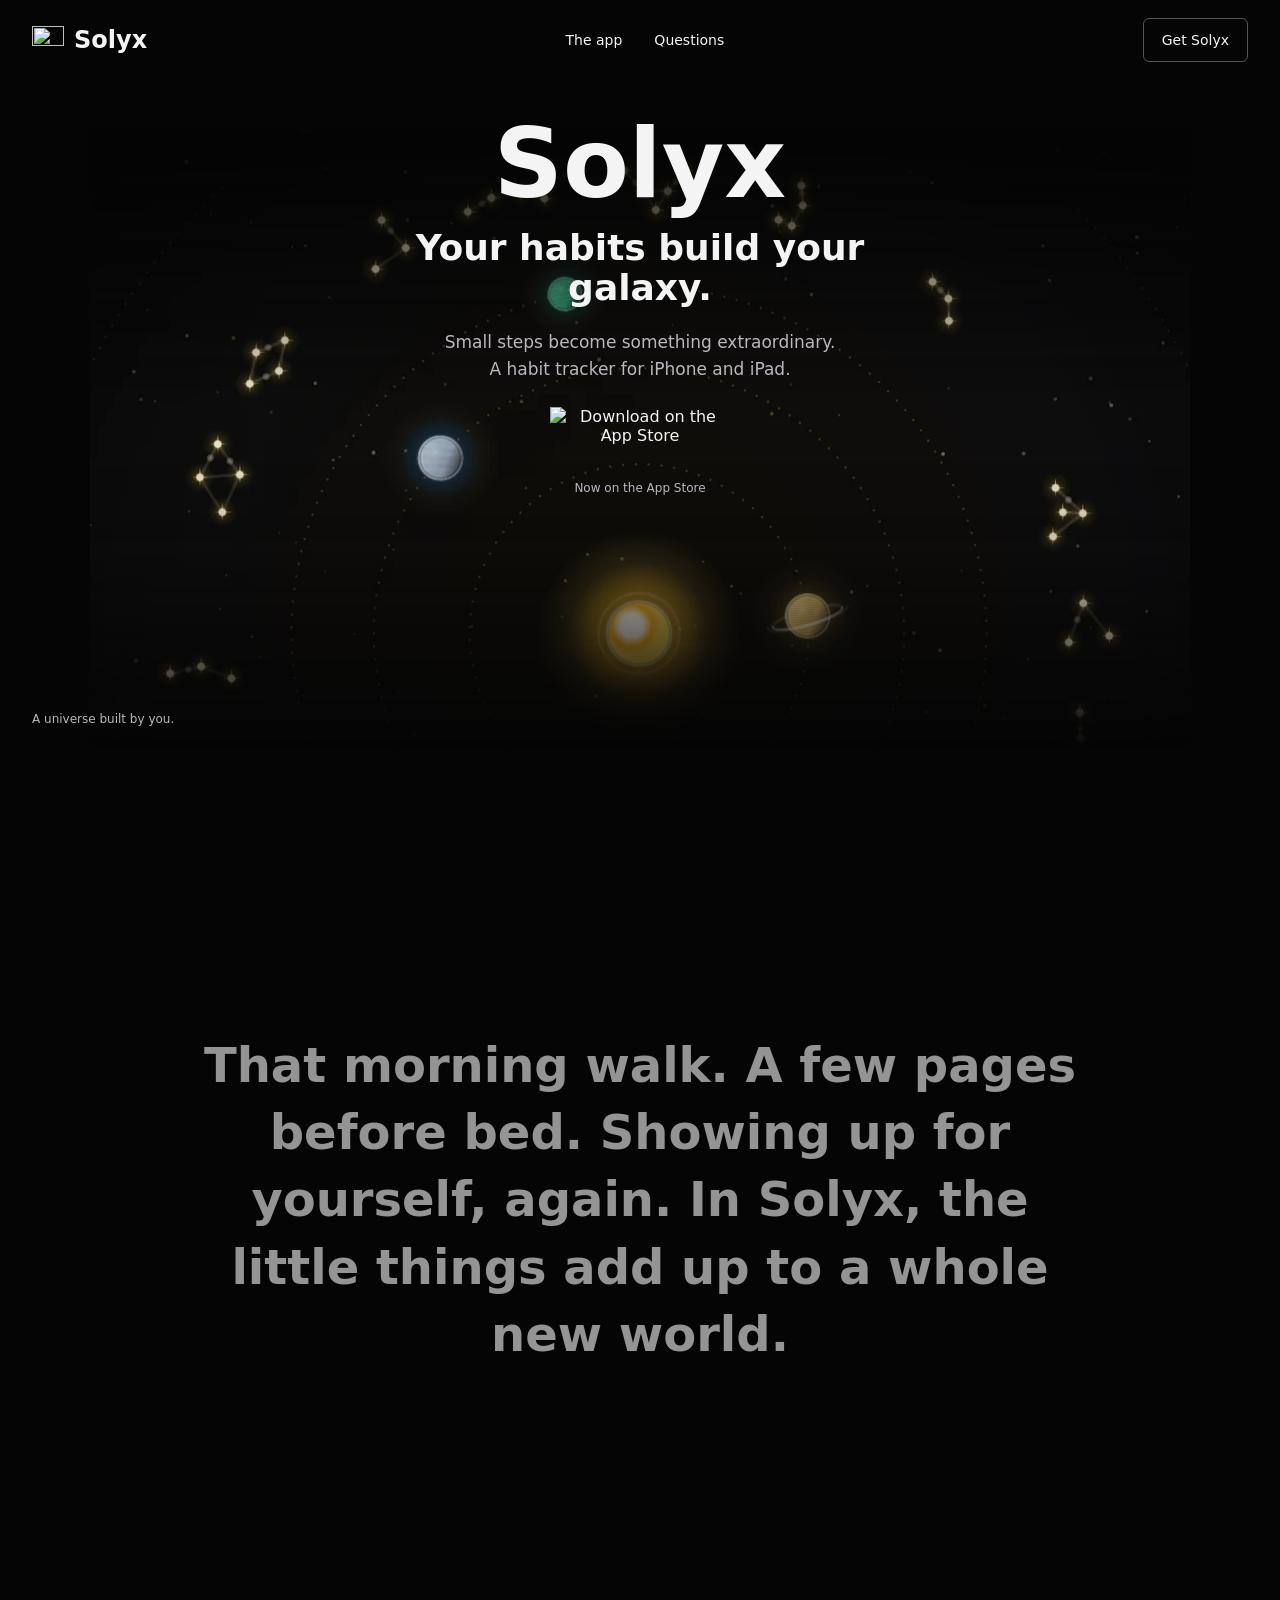
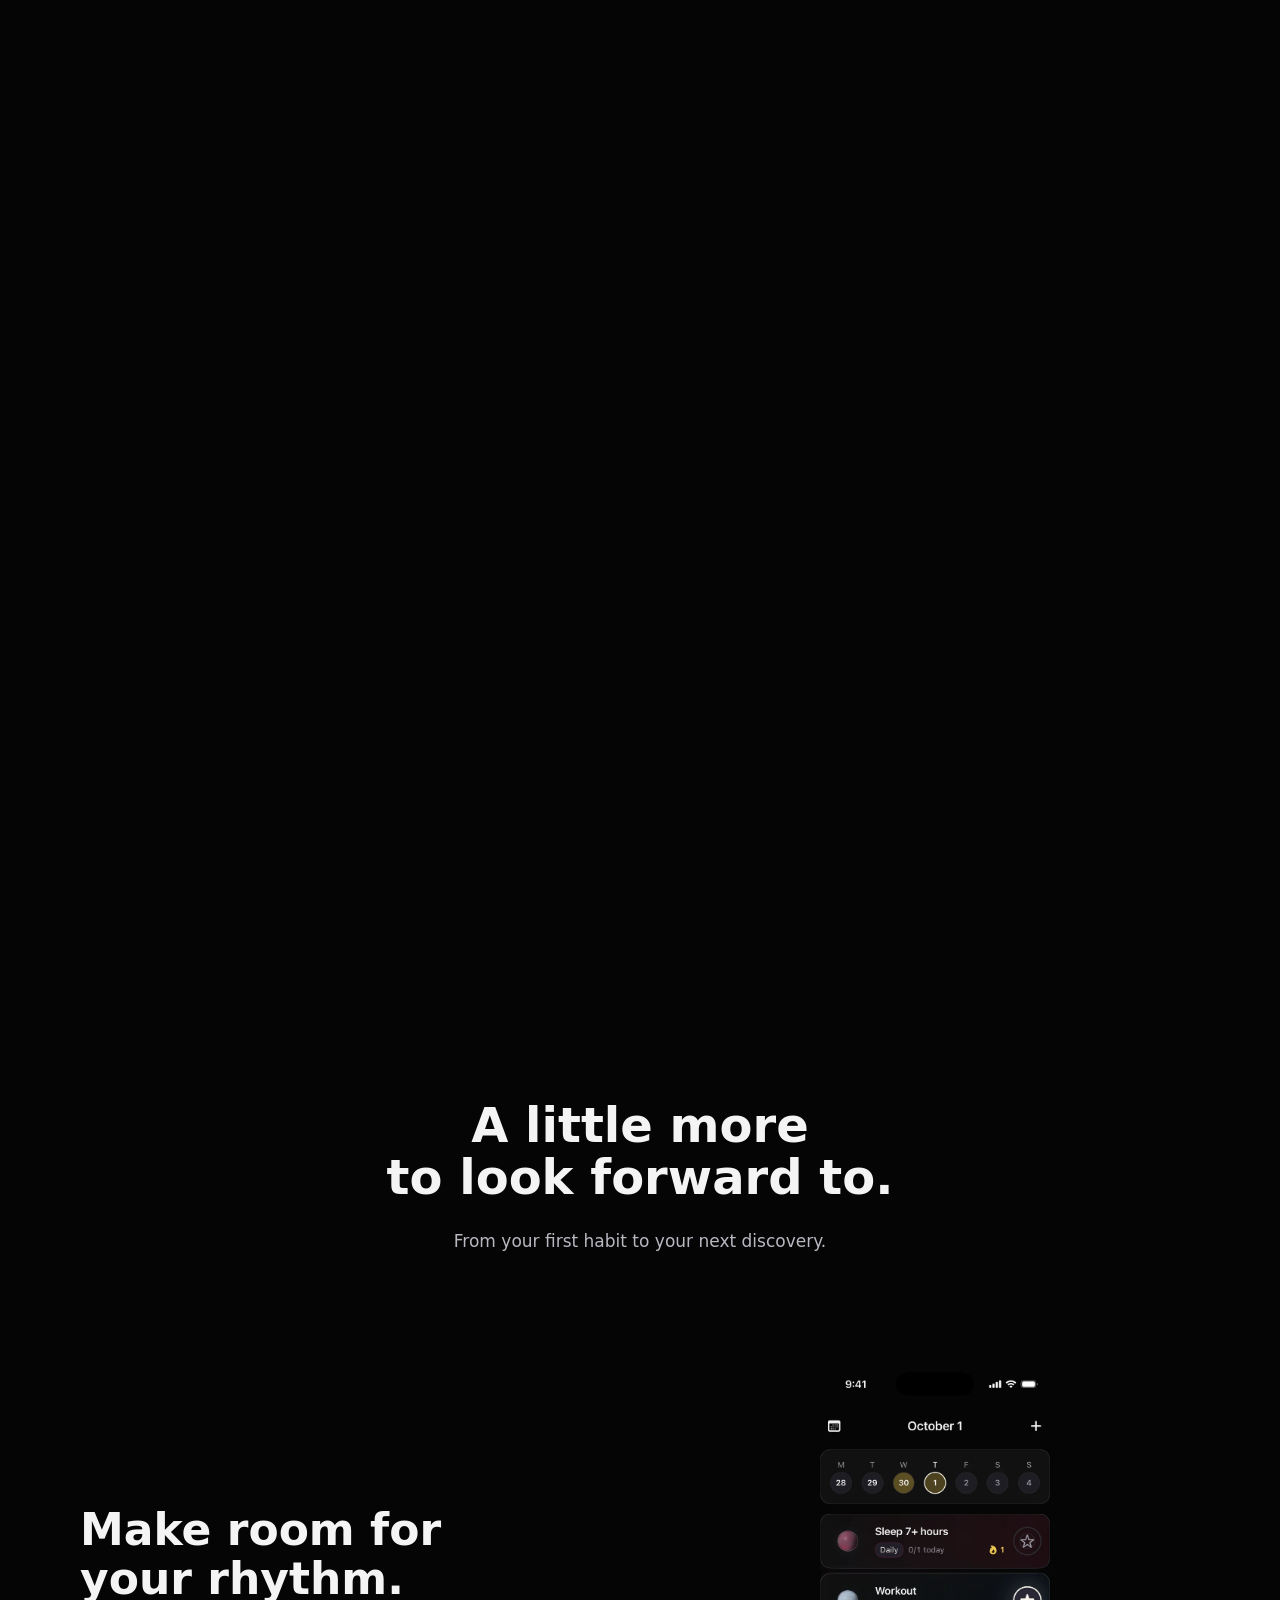
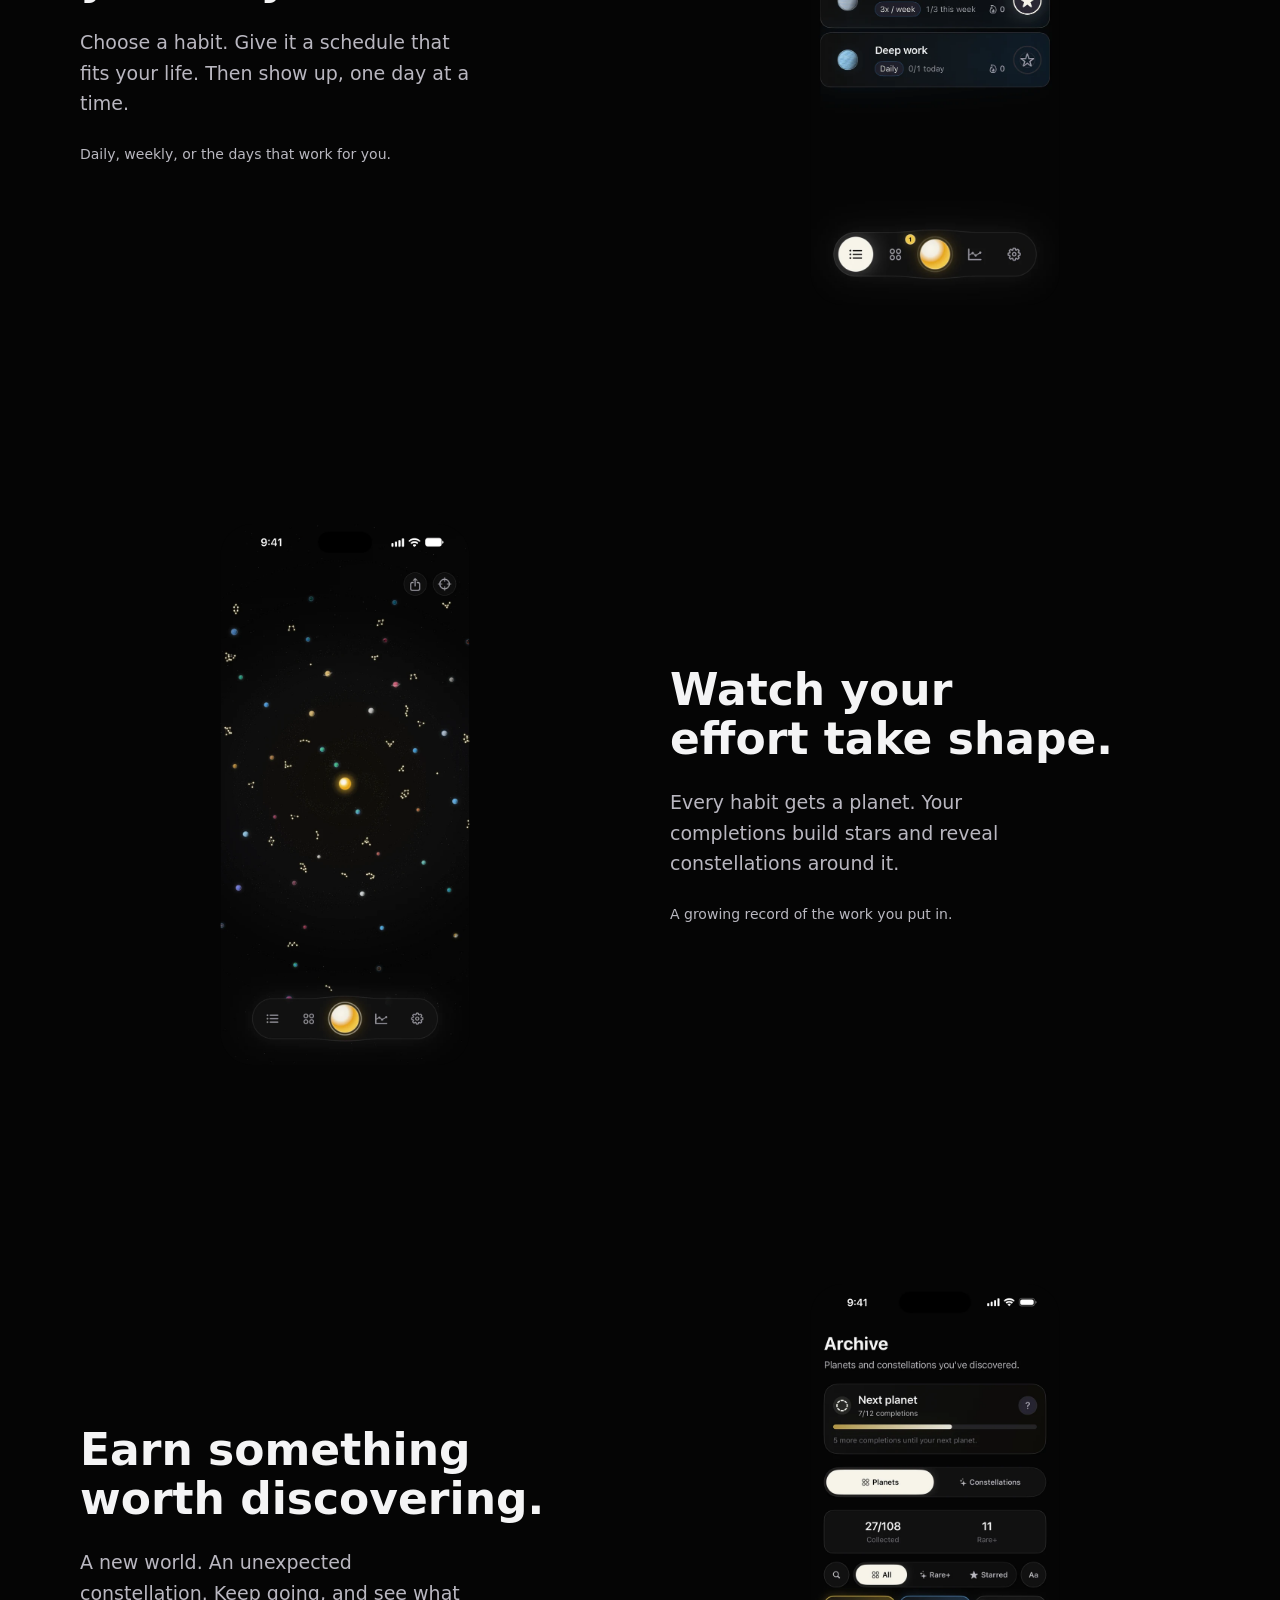
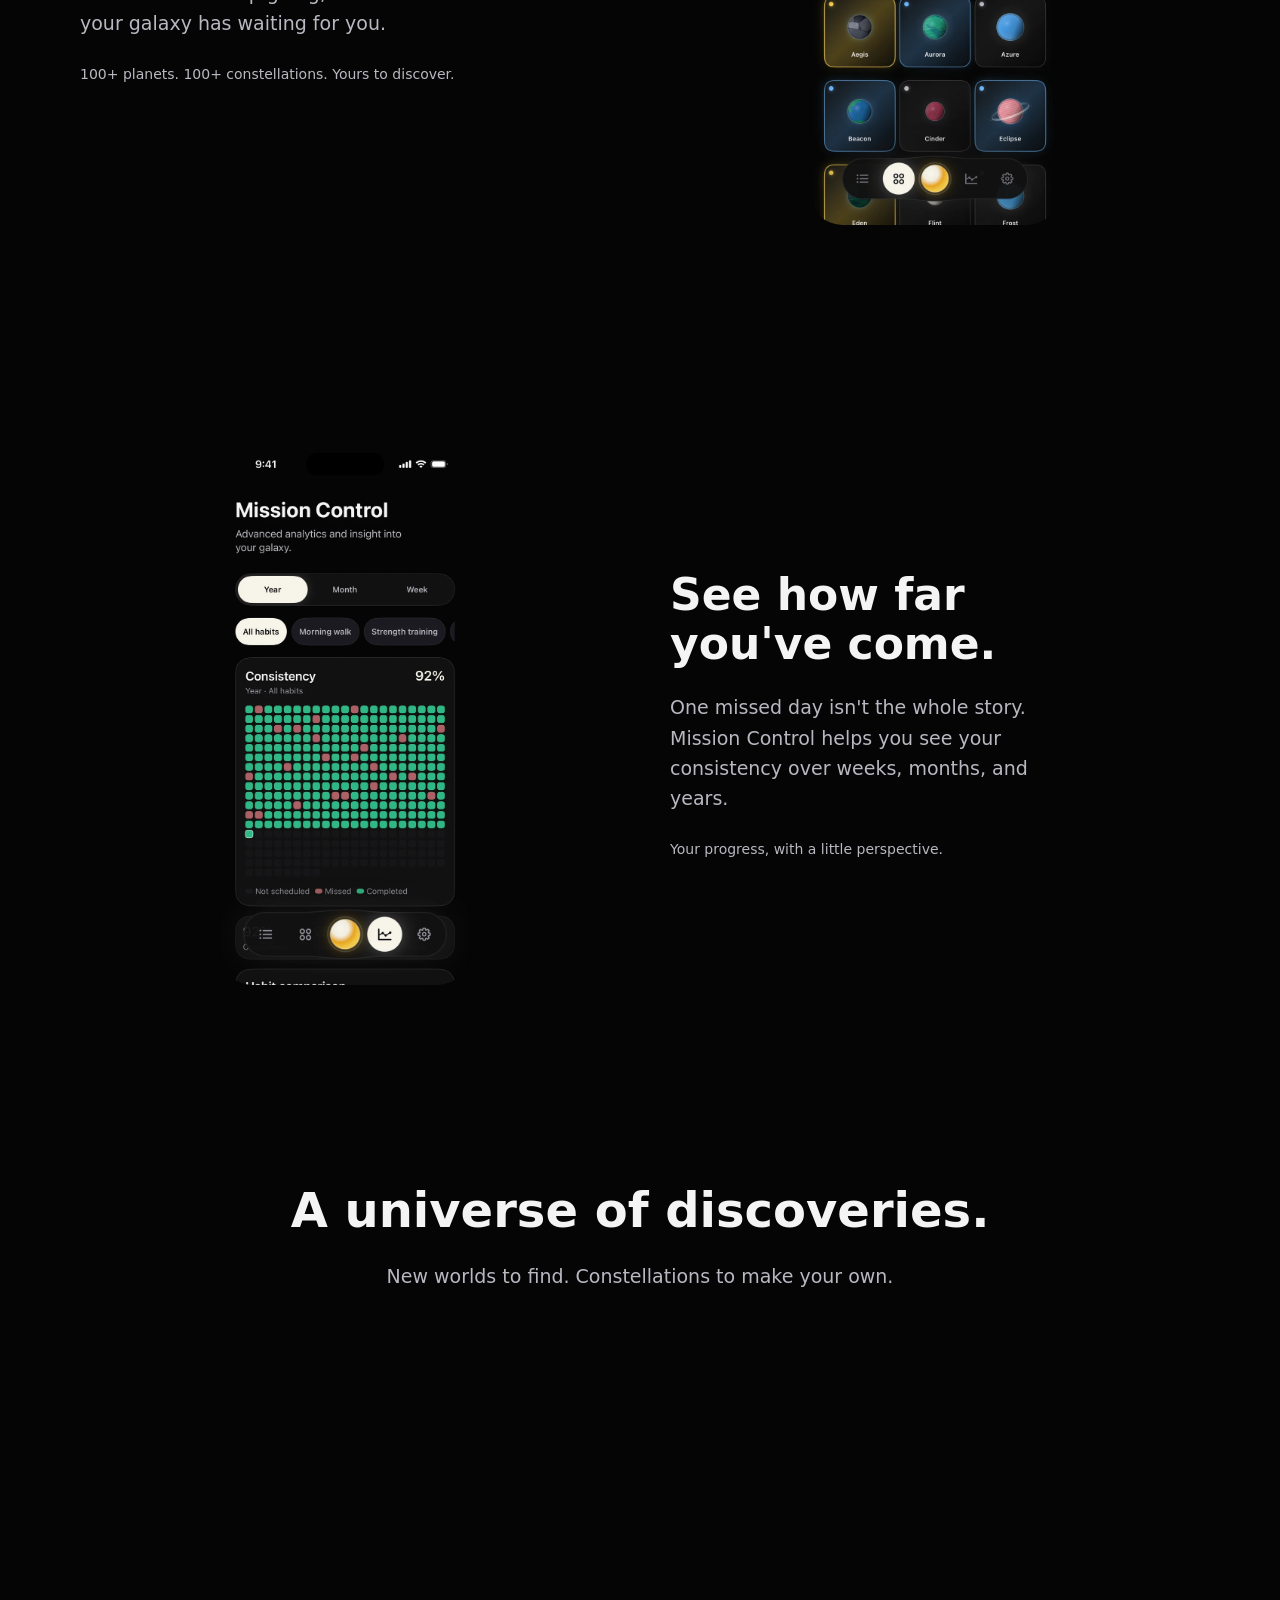
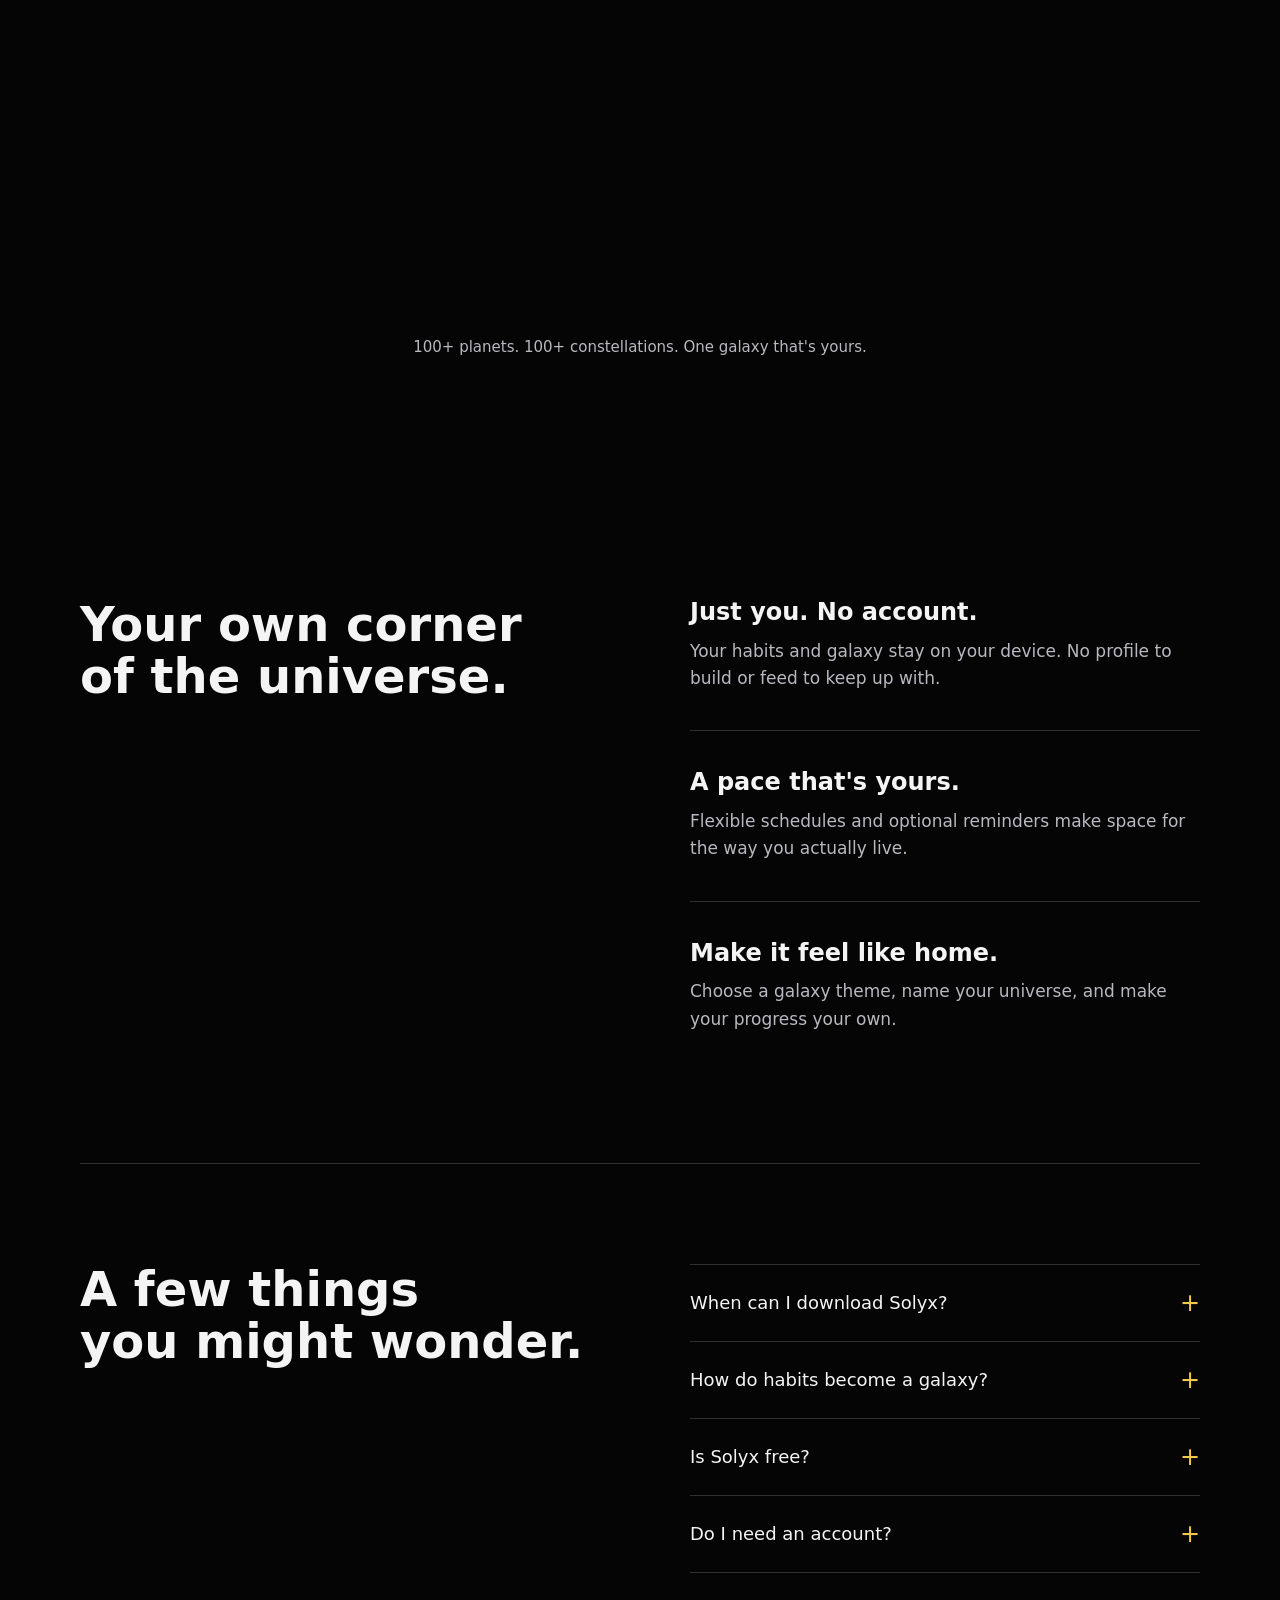
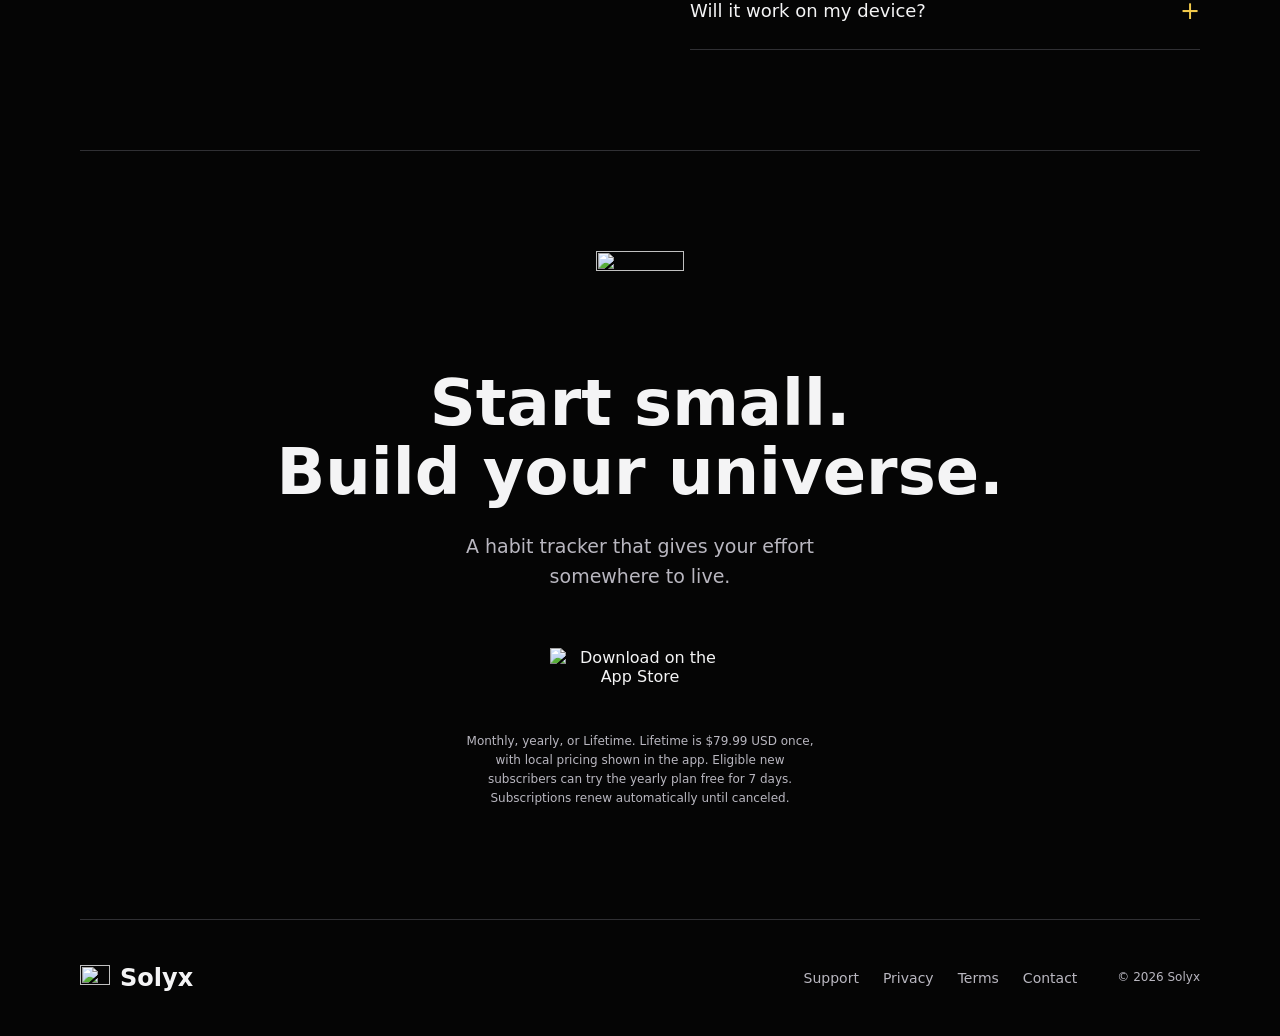
==== commit f435b554: "Clarify Lifetime access and subscription renewal billing" ====
--- a/index.html
+++ b/index.html
@@ -247,7 +247,9 @@
             </p>
             <p>
               Eligible new subscribers can try the yearly plan free for 7 days.
+              Monthly and yearly subscriptions renew automatically until canceled.
               Lifetime is a one-time purchase and does not renew.
+              You do not need a subscription with Lifetime.
             </p>
           </details>
           <details>
@@ -255,7 +257,7 @@
             <p>
               No. Your habits and galaxy are stored on your device. Apple
               handles purchases, and RevenueCat manages purchase access and
-              limited subscription analytics. Read our
+              limited purchase analytics. Read our
               <a href="./privacy/">privacy policy</a> for the details.
             </p>
           </details>
@@ -291,7 +293,7 @@
         <p class="subscription-note">
           Monthly, yearly, or Lifetime. Lifetime is $79.99 USD once, with local
           pricing shown in the app. Eligible new subscribers can try the yearly
-          plan free for 7 days.
+          plan free for 7 days. Subscriptions renew automatically until canceled.
         </p>
       </section>
     </main>
